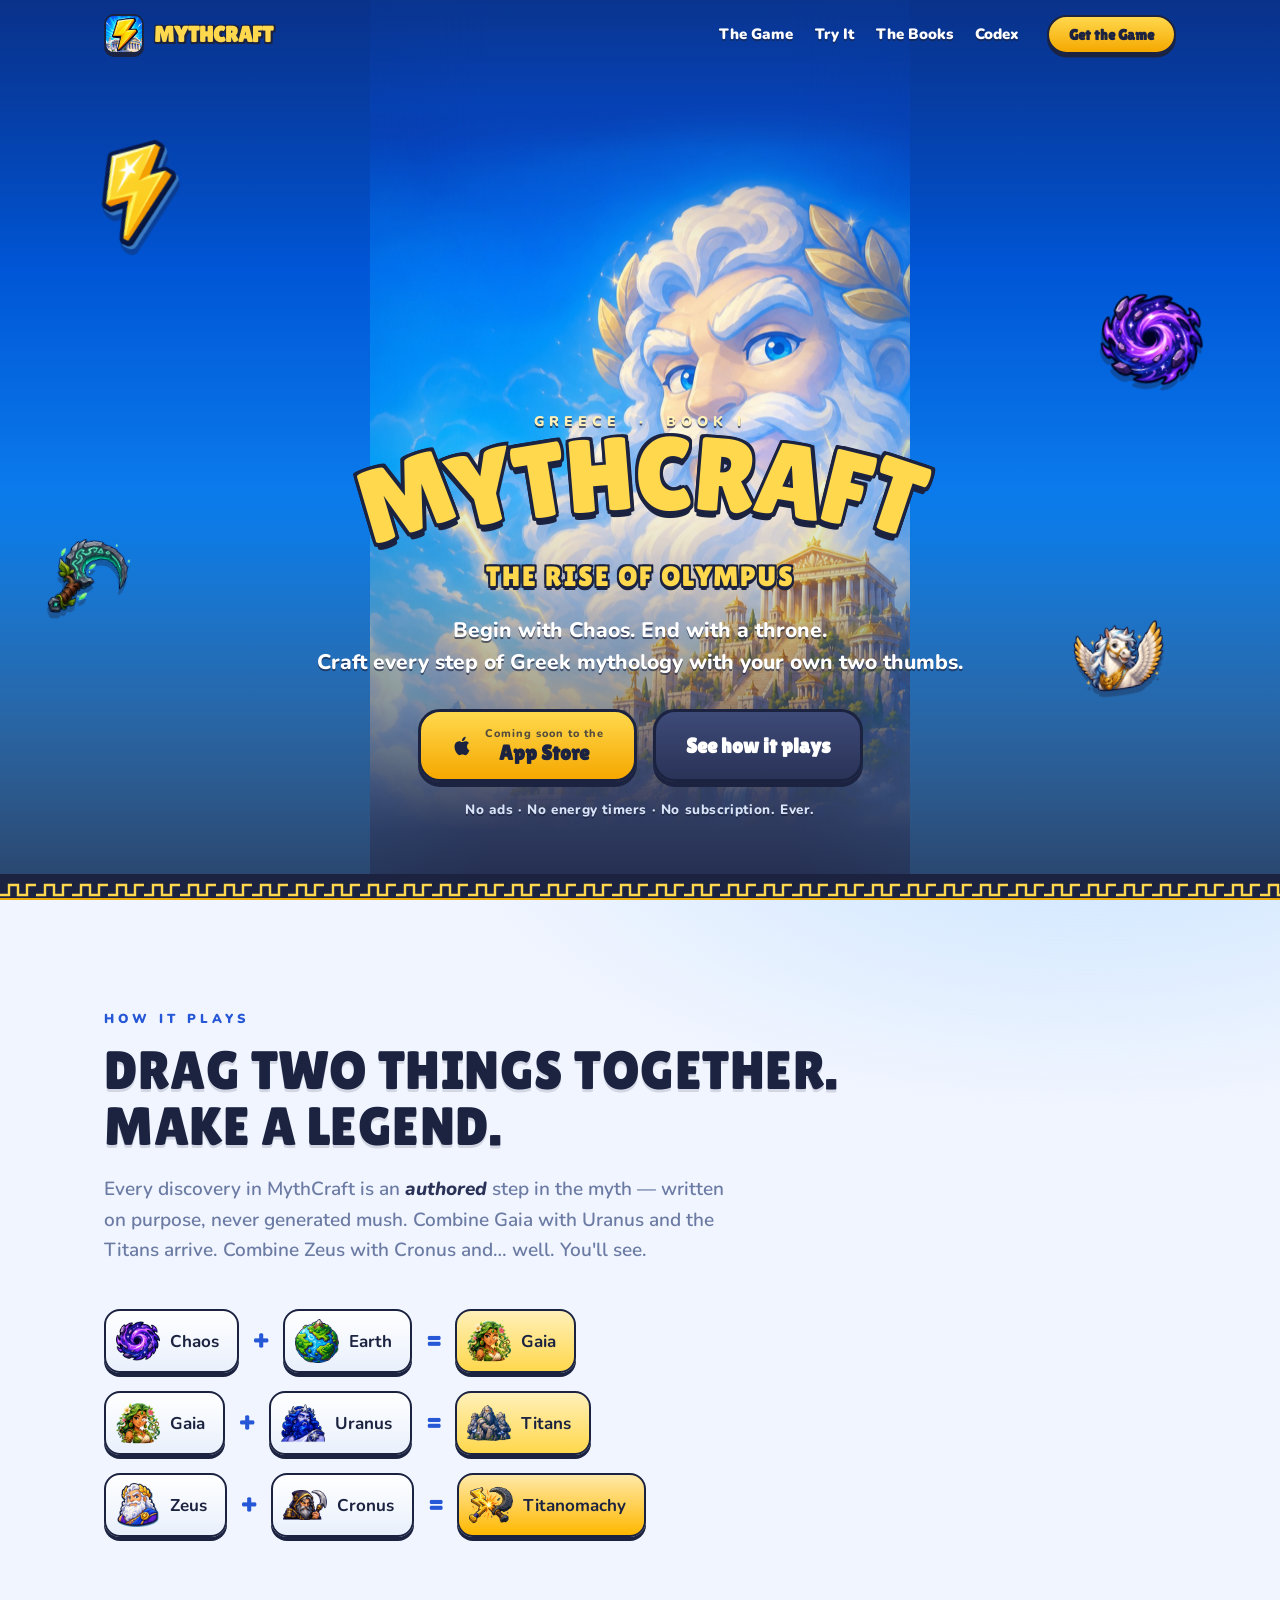
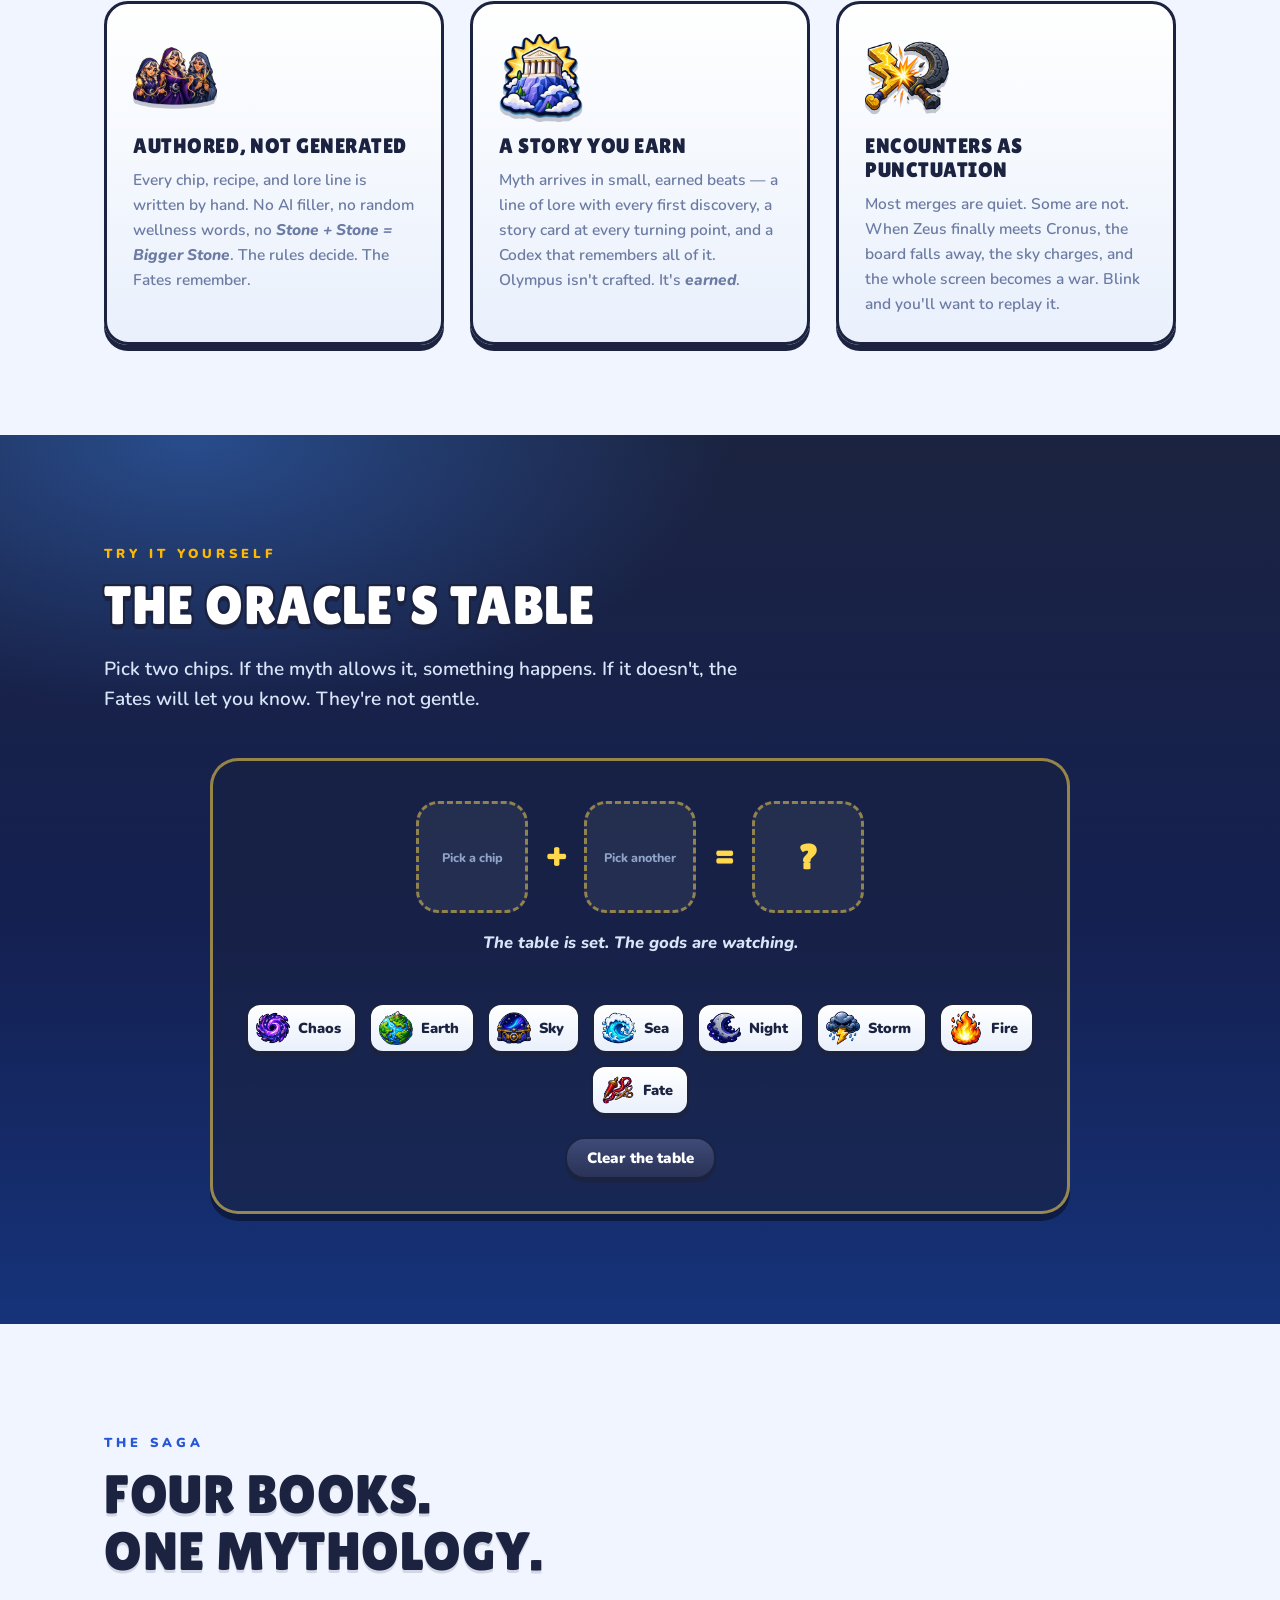
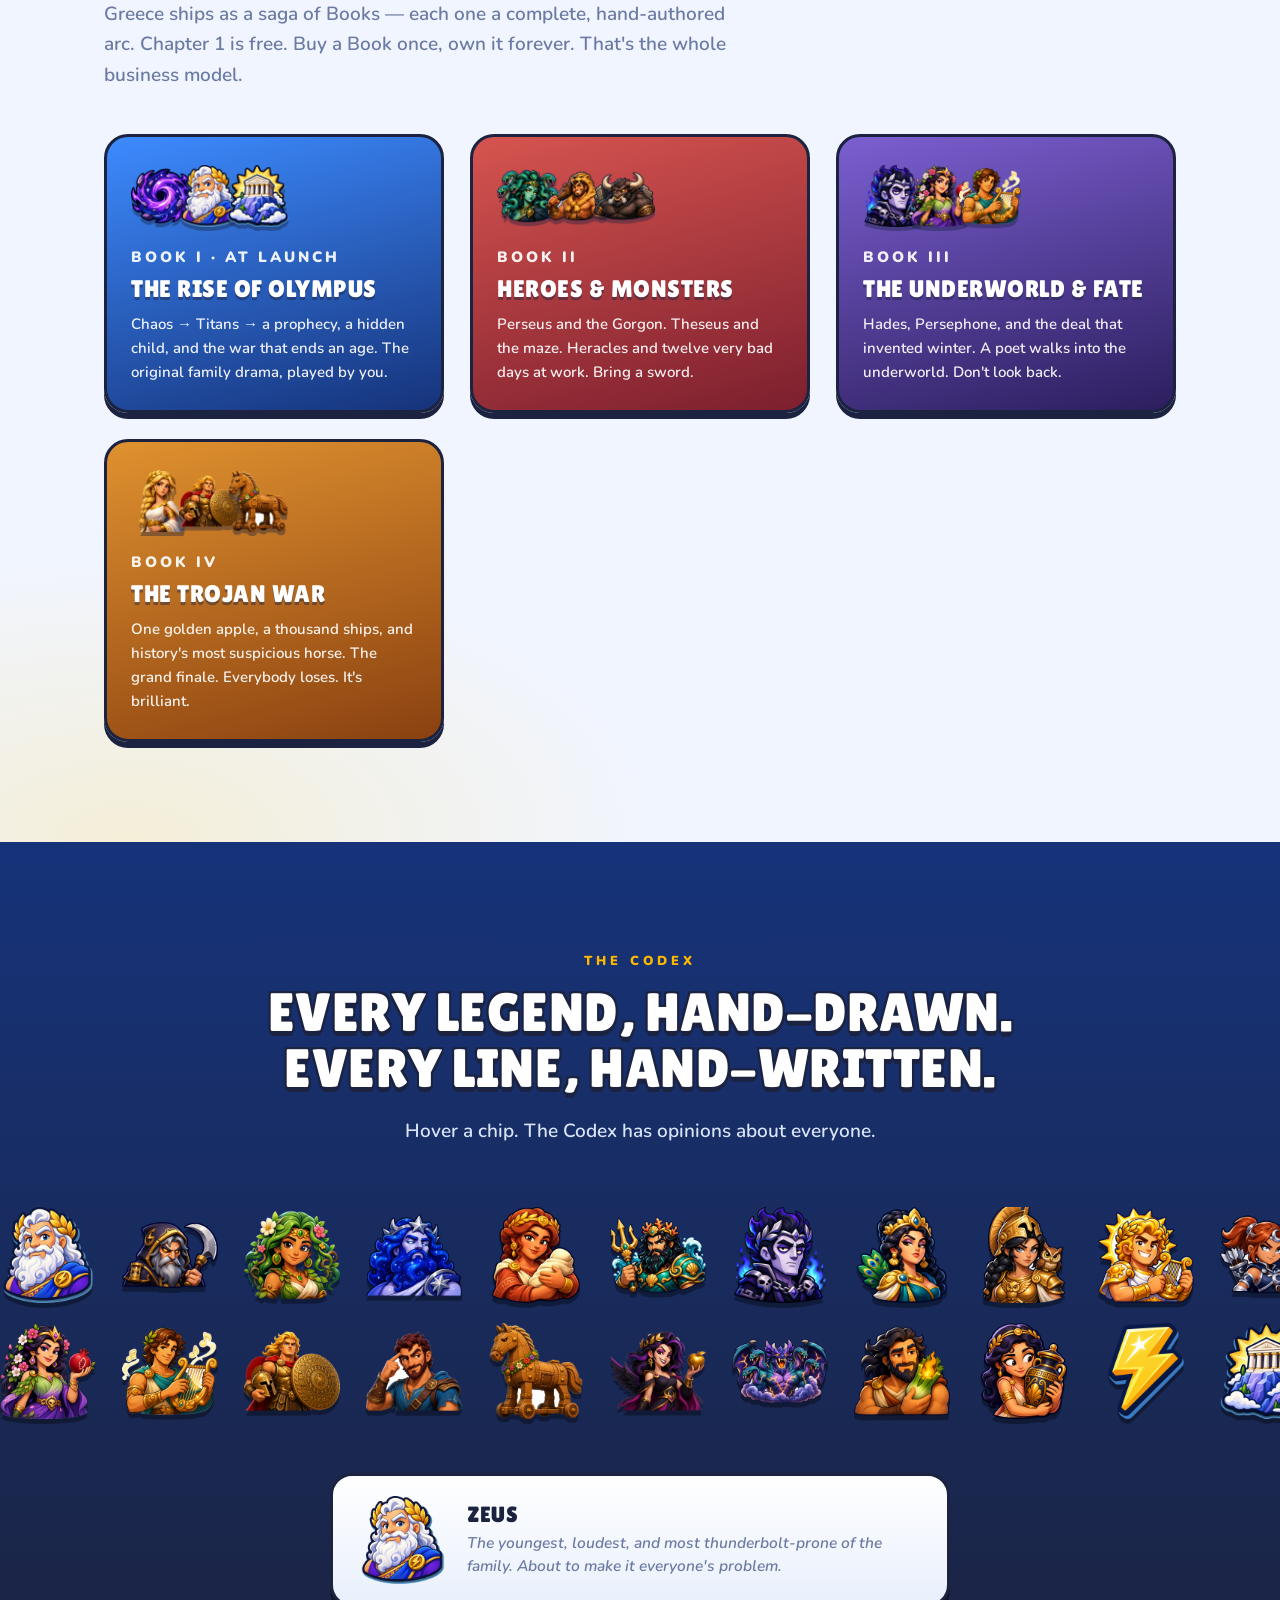
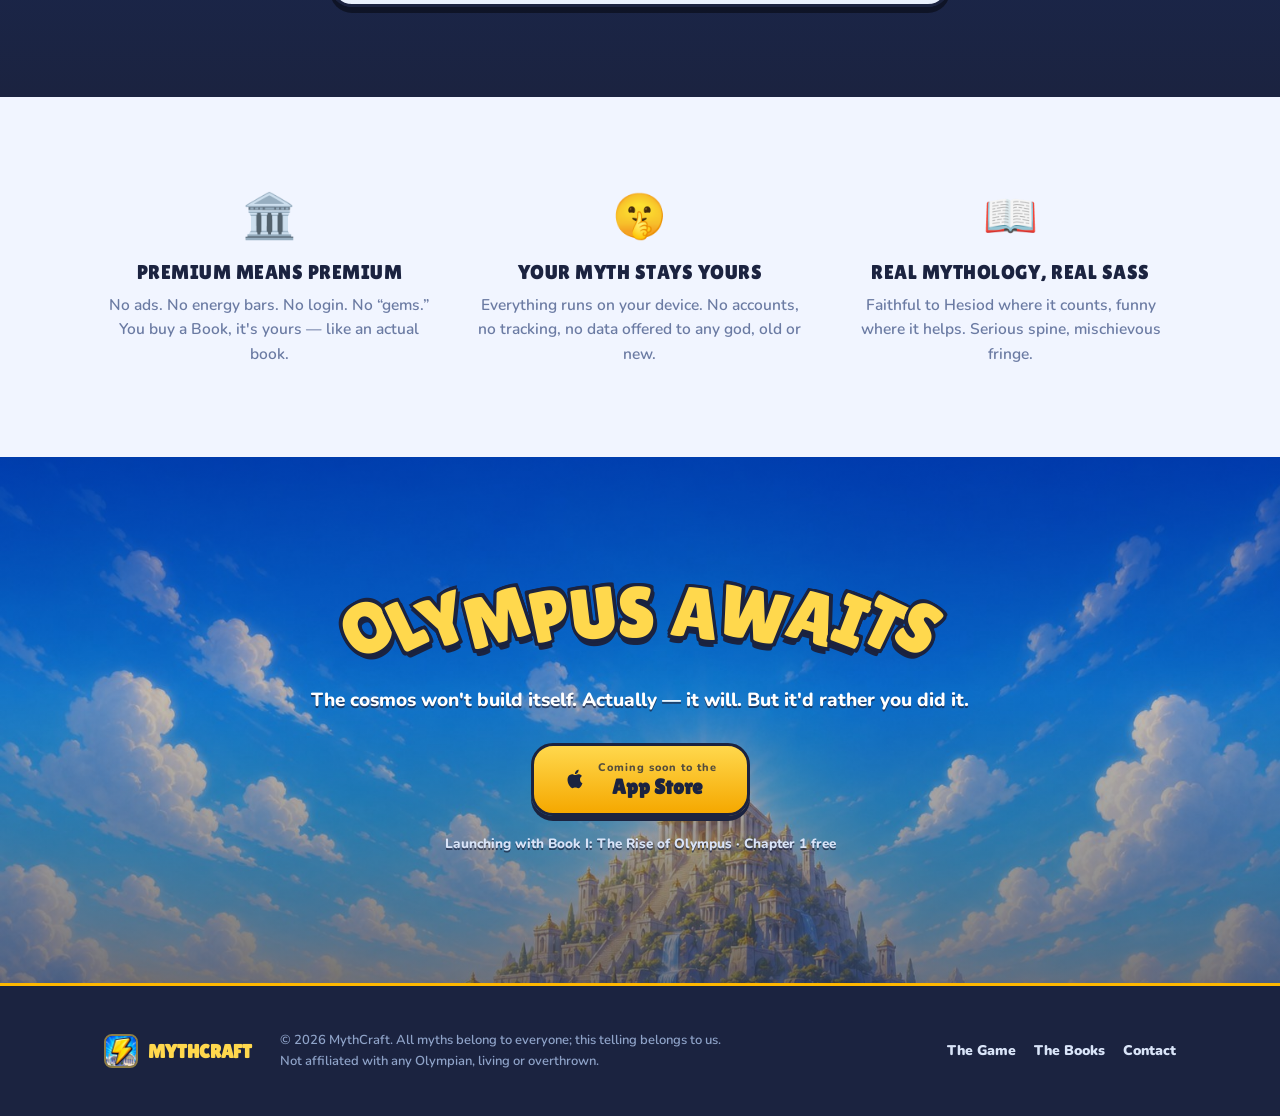
==== index.html @ 17a2cc5d "Add MythCraft landing page: Olympus Day theme, interactive Oracle demo, and App Store launch copy St" ====
<!DOCTYPE html>
<html lang="en">
<head>
  <meta charset="UTF-8" />
  <meta name="viewport" content="width=device-width, initial-scale=1.0" />
  <title>MythCraft — The Rise of Olympus | Craft Greek mythology, one legend at a time</title>
  <meta name="description" content="MythCraft is a premium iOS crafting game where you rebuild Greek mythology by hand — from Chaos to the throne of Olympus. No ads. No timers. Just myth." />
  <meta property="og:title" content="MythCraft — The Rise of Olympus" />
  <meta property="og:description" content="Begin with Chaos. End with a throne. A premium iOS crafting game where every discovery is a step in the myth." />
  <meta property="og:image" content="assets/art/title-hero.jpg" />
  <meta property="og:type" content="website" />
  <link rel="icon" type="image/png" href="assets/art/app-icon.png" />
  <link rel="preconnect" href="https://fonts.googleapis.com" />
  <link rel="preconnect" href="https://fonts.gstatic.com" crossorigin />
  <link href="https://fonts.googleapis.com/css2?family=Lilita+One&family=Nunito:wght@400;600;700;800;900&display=swap" rel="stylesheet" />
  <link rel="stylesheet" href="css/style.css" />
</head>
<body>

  <!-- ══════════════════ NAV ══════════════════ -->
  <header class="nav" id="nav">
    <div class="nav-inner">
      <a class="nav-logo" href="#top">
        <img src="assets/art/app-icon.png" alt="MythCraft icon" />
        <span>MYTHCRAFT</span>
      </a>
      <nav class="nav-links">
        <a href="#play">The Game</a>
        <a href="#oracle">Try It</a>
        <a href="#books">The Books</a>
        <a href="#codex">Codex</a>
      </nav>
      <a class="btn btn-gold btn-small" href="#get">Get the Game</a>
    </div>
  </header>

  <!-- ══════════════════ HERO ══════════════════ -->
  <section class="hero" id="top">
    <div class="hero-art" aria-hidden="true"></div>
    <div class="hero-scrim" aria-hidden="true"></div>

    <!-- floating chips -->
    <img class="float-chip fc-1" src="assets/chips/thunderbolt.png" alt="" aria-hidden="true" />
    <img class="float-chip fc-2" src="assets/chips/chaos.png" alt="" aria-hidden="true" />
    <img class="float-chip fc-3" src="assets/chips/sickle.png" alt="" aria-hidden="true" />
    <img class="float-chip fc-4" src="assets/chips/pegasus.png" alt="" aria-hidden="true" />

    <div class="hero-content">
      <p class="hero-eyebrow">GREECE &nbsp;·&nbsp; BOOK I</p>
      <h1 class="arc-title" data-arc>MYTHCRAFT</h1>
      <p class="hero-sub slab-text">THE RISE OF OLYMPUS</p>
      <p class="hero-tagline">
        Begin with Chaos. End with a throne.<br />
        Craft every step of Greek mythology with your own two thumbs.
      </p>
      <div class="hero-ctas">
        <a class="btn btn-gold btn-big" href="#get">
          <svg viewBox="0 0 24 24" width="22" height="22" fill="currentColor" aria-hidden="true"><path d="M18.71 19.5c-.83 1.24-1.71 2.45-3.05 2.47-1.34.03-1.77-.79-3.29-.79-1.53 0-2 .77-3.27.82-1.31.05-2.3-1.32-3.14-2.53C4.25 17 2.94 12.45 4.7 9.39c.87-1.52 2.43-2.48 4.12-2.51 1.28-.02 2.5.87 3.29.87.78 0 2.26-1.07 3.81-.91.65.03 2.47.26 3.64 1.98-.09.06-2.17 1.28-2.15 3.81.03 3.02 2.65 4.03 2.68 4.04-.03.07-.42 1.44-1.38 2.83M13 3.5c.73-.83 1.94-1.46 2.94-1.5.13 1.17-.34 2.35-1.04 3.19-.69.85-1.83 1.51-2.95 1.42-.15-1.15.41-2.35 1.05-3.11z"/></svg>
          <span><small>Coming soon to the</small>App&nbsp;Store</span>
        </a>
        <a class="btn btn-ghost btn-big" href="#play">See how it plays</a>
      </div>
      <p class="hero-fineprint">No ads · No energy timers · No subscription. Ever.</p>
    </div>

    <div class="hero-wave" aria-hidden="true"></div>
  </section>

  <!-- ══════════════════ THE PITCH ══════════════════ -->
  <section class="pitch" id="play">
    <div class="container">
      <p class="section-eyebrow">HOW IT PLAYS</p>
      <h2 class="section-title slab-text">DRAG TWO THINGS TOGETHER.<br />MAKE A LEGEND.</h2>
      <p class="section-lede">
        Every discovery in MythCraft is an <em>authored</em> step in the myth — written on
        purpose, never generated mush. Combine Gaia with Uranus and the Titans arrive.
        Combine Zeus with Cronus and… well. You'll see.
      </p>

      <div class="combine-strip" aria-hidden="true">
        <div class="combine-row" data-reveal>
          <span class="mini-chip"><img src="assets/chips/chaos.png" alt="" /><b>Chaos</b></span>
          <span class="combine-plus">+</span>
          <span class="mini-chip"><img src="assets/chips/earth.png" alt="" /><b>Earth</b></span>
          <span class="combine-eq">=</span>
          <span class="mini-chip is-result"><img src="assets/chips/gaia.png" alt="" /><b>Gaia</b></span>
        </div>
        <div class="combine-row" data-reveal>
          <span class="mini-chip"><img src="assets/chips/gaia.png" alt="" /><b>Gaia</b></span>
          <span class="combine-plus">+</span>
          <span class="mini-chip"><img src="assets/chips/uranus.png" alt="" /><b>Uranus</b></span>
          <span class="combine-eq">=</span>
          <span class="mini-chip is-result"><img src="assets/chips/titans.png" alt="" /><b>Titans</b></span>
        </div>
        <div class="combine-row" data-reveal>
          <span class="mini-chip"><img src="assets/chips/zeus.png" alt="" /><b>Zeus</b></span>
          <span class="combine-plus">+</span>
          <span class="mini-chip"><img src="assets/chips/cronus.png" alt="" /><b>Cronus</b></span>
          <span class="combine-eq">=</span>
          <span class="mini-chip is-result is-pivotal"><img src="assets/chips/titanomachy.png" alt="" /><b>Titanomachy</b></span>
        </div>
      </div>

      <div class="feature-grid">
        <article class="feature-card" data-reveal>
          <img class="feature-chip" src="assets/chips/moirai.png" alt="The Fates" />
          <h3 class="slab-text">AUTHORED, NOT GENERATED</h3>
          <p>
            Every chip, recipe, and lore line is written by hand. No AI filler, no random
            wellness words, no <em>Stone + Stone = Bigger Stone</em>. The rules decide.
            The Fates remember.
          </p>
        </article>
        <article class="feature-card" data-reveal>
          <img class="feature-chip" src="assets/chips/olympus.png" alt="Olympus" />
          <h3 class="slab-text">A STORY YOU EARN</h3>
          <p>
            Myth arrives in small, earned beats — a line of lore with every first discovery,
            a story card at every turning point, and a Codex that remembers all of it.
            Olympus isn't crafted. It's <em>earned</em>.
          </p>
        </article>
        <article class="feature-card" data-reveal>
          <img class="feature-chip" src="assets/chips/titanomachy.png" alt="Titanomachy" />
          <h3 class="slab-text">ENCOUNTERS AS PUNCTUATION</h3>
          <p>
            Most merges are quiet. Some are not. When Zeus finally meets Cronus, the board
            falls away, the sky charges, and the whole screen becomes a war. Blink and
            you'll want to replay it.
          </p>
        </article>
      </div>
    </div>
  </section>

  <!-- ══════════════════ ORACLE DEMO ══════════════════ -->
  <section class="oracle" id="oracle">
    <div class="container">
      <p class="section-eyebrow gold">TRY IT YOURSELF</p>
      <h2 class="section-title slab-text light">THE ORACLE'S TABLE</h2>
      <p class="section-lede light">
        Pick two chips. If the myth allows it, something happens.
        If it doesn't, the Fates will let you know. They're not gentle.
      </p>

      <div class="oracle-board" data-reveal>
        <div class="oracle-slots">
          <div class="oracle-slot" id="slot-a"><span class="slot-hint">Pick a chip</span></div>
          <div class="oracle-plus">+</div>
          <div class="oracle-slot" id="slot-b"><span class="slot-hint">Pick another</span></div>
          <div class="oracle-eq">=</div>
          <div class="oracle-result" id="oracle-result"><span class="slot-hint">?</span></div>
        </div>
        <p class="oracle-verdict" id="oracle-verdict">The table is set. The gods are watching.</p>
        <div class="oracle-rack" id="oracle-rack"></div>
        <button class="btn btn-ghost btn-small oracle-reset" id="oracle-reset" type="button">Clear the table</button>
      </div>
    </div>

    <!-- Titanomachy flash overlay -->
    <div class="clash-overlay" id="clash-overlay" aria-hidden="true">
      <img class="clash-left" src="assets/chips/zeus.png" alt="" />
      <img class="clash-right" src="assets/chips/cronus.png" alt="" />
      <div class="clash-flash"></div>
      <div class="clash-title slab-text">TITANOMACHY</div>
    </div>
  </section>

  <!-- ══════════════════ THE BOOKS ══════════════════ -->
  <section class="books" id="books">
    <div class="container">
      <p class="section-eyebrow">THE SAGA</p>
      <h2 class="section-title slab-text">FOUR BOOKS.<br />ONE MYTHOLOGY.</h2>
      <p class="section-lede">
        Greece ships as a saga of Books — each one a complete, hand-authored arc.
        Chapter 1 is free. Buy a Book once, own it forever. That's the whole business model.
      </p>

      <div class="book-grid">
        <article class="book-card book-1" data-reveal>
          <div class="book-chips">
            <img src="assets/chips/chaos.png" alt="" />
            <img src="assets/chips/zeus.png" alt="" />
            <img src="assets/chips/olympus.png" alt="" />
          </div>
          <p class="book-number">BOOK I · AT LAUNCH</p>
          <h3 class="slab-text">THE RISE OF OLYMPUS</h3>
          <p>
            Chaos → Titans → a prophecy, a hidden child, and the war that ends an age.
            The original family drama, played by you.
          </p>
        </article>
        <article class="book-card book-2" data-reveal>
          <div class="book-chips">
            <img src="assets/chips/medusa.png" alt="" />
            <img src="assets/chips/heracles.png" alt="" />
            <img src="assets/chips/minotaur.png" alt="" />
          </div>
          <p class="book-number">BOOK II</p>
          <h3 class="slab-text">HEROES &amp; MONSTERS</h3>
          <p>
            Perseus and the Gorgon. Theseus and the maze. Heracles and twelve very bad
            days at work. Bring a sword.
          </p>
        </article>
        <article class="book-card book-3" data-reveal>
          <div class="book-chips">
            <img src="assets/chips/hades.png" alt="" />
            <img src="assets/chips/persephone.png" alt="" />
            <img src="assets/chips/orpheus.png" alt="" />
          </div>
          <p class="book-number">BOOK III</p>
          <h3 class="slab-text">THE UNDERWORLD &amp; FATE</h3>
          <p>
            Hades, Persephone, and the deal that invented winter. A poet walks into the
            underworld. Don't look back.
          </p>
        </article>
        <article class="book-card book-4" data-reveal>
          <div class="book-chips">
            <img src="assets/chips/helen.png" alt="" />
            <img src="assets/chips/achilles.png" alt="" />
            <img src="assets/chips/wooden-horse.png" alt="" />
          </div>
          <p class="book-number">BOOK IV</p>
          <h3 class="slab-text">THE TROJAN WAR</h3>
          <p>
            One golden apple, a thousand ships, and history's most suspicious horse.
            The grand finale. Everybody loses. It's brilliant.
          </p>
        </article>
      </div>
    </div>
  </section>

  <!-- ══════════════════ CODEX MARQUEE ══════════════════ -->
  <section class="codex" id="codex">
    <p class="section-eyebrow gold centered">THE CODEX</p>
    <h2 class="section-title slab-text light centered">EVERY LEGEND, HAND-DRAWN.<br />EVERY LINE, HAND-WRITTEN.</h2>
    <p class="section-lede light centered">Hover a chip. The Codex has opinions about everyone.</p>

    <div class="marquee" id="marquee-1"></div>
    <div class="marquee marquee-reverse" id="marquee-2"></div>

    <div class="codex-card" id="codex-card" aria-live="polite">
      <img id="codex-card-img" src="assets/chips/zeus.png" alt="" />
      <div>
        <h4 class="slab-text" id="codex-card-name">ZEUS</h4>
        <p id="codex-card-lore">The youngest, loudest, and most thunderbolt-prone of the family. About to make it everyone's problem.</p>
      </div>
    </div>
  </section>

  <!-- ══════════════════ PROMISES ══════════════════ -->
  <section class="promises">
    <div class="container promises-grid">
      <div class="promise" data-reveal>
        <span class="promise-icon">🏛️</span>
        <h3 class="slab-text">PREMIUM MEANS PREMIUM</h3>
        <p>No ads. No energy bars. No login. No “gems.” You buy a Book, it's yours — like an actual book.</p>
      </div>
      <div class="promise" data-reveal>
        <span class="promise-icon">🤫</span>
        <h3 class="slab-text">YOUR MYTH STAYS YOURS</h3>
        <p>Everything runs on your device. No accounts, no tracking, no data offered to any god, old or new.</p>
      </div>
      <div class="promise" data-reveal>
        <span class="promise-icon">📖</span>
        <h3 class="slab-text">REAL MYTHOLOGY, REAL SASS</h3>
        <p>Faithful to Hesiod where it counts, funny where it helps. Serious spine, mischievous fringe.</p>
      </div>
    </div>
  </section>

  <!-- ══════════════════ FINAL CTA ══════════════════ -->
  <section class="finale" id="get">
    <div class="finale-art" aria-hidden="true"></div>
    <div class="finale-content">
      <h2 class="arc-title arc-small" data-arc>OLYMPUS AWAITS</h2>
      <p class="finale-copy">
        The cosmos won't build itself. Actually — it will. But it'd rather you did it.
      </p>
      <a class="btn btn-gold btn-big" href="#top">
        <svg viewBox="0 0 24 24" width="22" height="22" fill="currentColor" aria-hidden="true"><path d="M18.71 19.5c-.83 1.24-1.71 2.45-3.05 2.47-1.34.03-1.77-.79-3.29-.79-1.53 0-2 .77-3.27.82-1.31.05-2.3-1.32-3.14-2.53C4.25 17 2.94 12.45 4.7 9.39c.87-1.52 2.43-2.48 4.12-2.51 1.28-.02 2.5.87 3.29.87.78 0 2.26-1.07 3.81-.91.65.03 2.47.26 3.64 1.98-.09.06-2.17 1.28-2.15 3.81.03 3.02 2.65 4.03 2.68 4.04-.03.07-.42 1.44-1.38 2.83M13 3.5c.73-.83 1.94-1.46 2.94-1.5.13 1.17-.34 2.35-1.04 3.19-.69.85-1.83 1.51-2.95 1.42-.15-1.15.41-2.35 1.05-3.11z"/></svg>
        <span><small>Coming soon to the</small>App&nbsp;Store</span>
      </a>
      <p class="finale-note">Launching with Book I: The Rise of Olympus · Chapter 1 free</p>
    </div>
  </section>

  <!-- ══════════════════ FOOTER ══════════════════ -->
  <footer class="footer">
    <div class="container footer-inner">
      <div class="footer-brand">
        <img src="assets/art/app-icon.png" alt="MythCraft icon" />
        <span>MYTHCRAFT</span>
      </div>
      <p class="footer-legal">
        © 2026 MythCraft. All myths belong to everyone; this telling belongs to us.<br />
        Not affiliated with any Olympian, living or overthrown.
      </p>
      <nav class="footer-links">
        <a href="#play">The Game</a>
        <a href="#books">The Books</a>
        <a href="mailto:hello@mythcraft.game">Contact</a>
      </nav>
    </div>
  </footer>

  <script src="js/main.js"></script>
</body>
</html>
---- css/style.css ----
/* ═══════════════════════════════════════════════════════════════
   MythCraft — landing page
   "Olympus Day" theme, ported 1:1 from the app's Theme.swift:
   Aegean sky blues · ink-navy outlines · hard slab shadows ·
   sun-gold CTAs · Lilita One display / Nunito body.
   Sticker rules: outlines always ink, shadows are hard slabs
   (zero blur), gold = meaning not wallpaper.
   ═══════════════════════════════════════════════════════════════ */

:root {
  /* Palette — mirrors Myth.* tokens in the app */
  --aegean-900: #16337a;
  --aegean-700: #2557d6;
  --aegean-500: #3d8bff;
  --aegean-300: #7cc4ff;
  --sky-top:    #8fd0ff;

  --ink-900: #1b2340;
  --ink-700: #2a3357;
  --ink-500: #3e4a78;

  --marble-100: #ffffff;
  --marble-300: #f1f5ff;
  --marble-500: #d9e4f8;

  --sun-500: #ffb800;
  --sun-300: #ffd84d;
  --sun-100: #fff0b8;

  --coral:  #ff4f5e;
  --purple: #a855f7;
  --bolt:   #3be0ff;
  --laurel: #58cc02;
  --steel:  #8fa3c8;

  --text-ink:     var(--ink-900);
  --text-ink-2nd: #6b7ba3;

  --font-display: "Lilita One", "Arial Black", sans-serif;
  --font-body: "Nunito", -apple-system, sans-serif;

  --container: 1120px;
}

* { margin: 0; padding: 0; box-sizing: border-box; }

html { scroll-behavior: smooth; }

body {
  font-family: var(--font-body);
  font-weight: 600;
  color: var(--text-ink);
  background: var(--marble-300);
  overflow-x: hidden;
}

img { display: block; max-width: 100%; }

.container {
  max-width: var(--container);
  margin: 0 auto;
  padding: 0 24px;
}

/* ─────────────── Type treatments ─────────────── */

.slab-text {
  font-family: var(--font-display);
  font-weight: 400;
  letter-spacing: 0.5px;
  -webkit-text-stroke: 0;
}

.section-eyebrow {
  font-family: var(--font-body);
  font-weight: 900;
  font-size: 13px;
  letter-spacing: 4px;
  color: var(--aegean-700);
  margin-bottom: 14px;
}
.section-eyebrow.gold { color: var(--sun-500); }
.section-eyebrow.centered { text-align: center; }

.section-title {
  font-size: clamp(34px, 5vw, 54px);
  line-height: 1.04;
  color: var(--ink-900);
  text-shadow: 0 3px 0 rgba(27, 35, 64, 0.14);
  margin-bottom: 20px;
}
.section-title.light {
  color: var(--marble-100);
  text-shadow:
    -2px -2px 0 var(--ink-900), 2px -2px 0 var(--ink-900),
    -2px  2px 0 var(--ink-900), 2px  2px 0 var(--ink-900),
    0 5px 0 var(--ink-900);
}
.section-title.centered { text-align: center; }

.section-lede {
  font-size: 19px;
  line-height: 1.6;
  color: var(--text-ink-2nd);
  max-width: 640px;
  margin-bottom: 44px;
}
.section-lede.light { color: var(--marble-500); }
.section-lede.centered { margin-left: auto; margin-right: auto; text-align: center; }
.section-lede em { font-style: italic; font-weight: 800; color: var(--ink-700); }
.section-lede.light em { color: var(--sun-300); }

/* Arc title — the box-art logotype curve, per-glyph rotation set by JS */
.arc-title {
  font-family: var(--font-display);
  font-weight: 400;
  font-size: clamp(52px, 9vw, 104px);
  color: var(--sun-300);
  display: flex;
  justify-content: center;
  user-select: none;
}
.arc-title span {
  display: inline-block;
  text-shadow:
    -3px -3px 0 var(--ink-900), 3px -3px 0 var(--ink-900),
    -3px  3px 0 var(--ink-900), 3px  3px 0 var(--ink-900),
    -3px  0   0 var(--ink-900), 3px  0   0 var(--ink-900),
     0   -3px 0 var(--ink-900), 0    3px 0 var(--ink-900),
     0    7px 0 var(--ink-900);
}
.arc-title.arc-small { font-size: clamp(38px, 6vw, 72px); }

/* ─────────────── Buttons — sticker construction ─────────────── */

.btn {
  display: inline-flex;
  align-items: center;
  gap: 12px;
  font-family: var(--font-display);
  text-decoration: none;
  border-radius: 20px;
  border: 3px solid var(--ink-900);
  box-shadow: 0 5px 0 var(--ink-900);
  transition: transform 0.15s ease, box-shadow 0.15s ease;
  cursor: pointer;
  white-space: nowrap;
}
.btn:hover { transform: translateY(-2px); box-shadow: 0 7px 0 var(--ink-900); }
.btn:active { transform: translateY(3px); box-shadow: 0 2px 0 var(--ink-900); }

.btn-gold {
  background: linear-gradient(180deg, var(--sun-300), #f5a800);
  color: var(--ink-900);
}
.btn-ghost {
  background: linear-gradient(180deg, var(--ink-500), var(--ink-700));
  color: var(--marble-100);
}

.btn-big {
  font-size: 21px;
  padding: 14px 30px;
  border-radius: 22px;
}
.btn-big small {
  display: block;
  font-family: var(--font-body);
  font-weight: 800;
  font-size: 11px;
  letter-spacing: 1px;
  opacity: 0.75;
}
.btn-small {
  font-size: 15px;
  padding: 9px 20px;
  border-width: 2.5px;
  box-shadow: 0 3.5px 0 var(--ink-900);
}

/* ─────────────── Nav ─────────────── */

.nav {
  position: fixed;
  inset: 0 0 auto 0;
  z-index: 100;
  padding: 14px 0;
  transition: background 0.3s ease, box-shadow 0.3s ease;
}
.nav.scrolled {
  background: rgba(27, 35, 64, 0.92);
  backdrop-filter: blur(12px);
  box-shadow: 0 3px 0 rgba(255, 216, 77, 0.35);
}
.nav-inner {
  max-width: var(--container);
  margin: 0 auto;
  padding: 0 24px;
  display: flex;
  align-items: center;
  gap: 28px;
}
.nav-logo {
  display: flex;
  align-items: center;
  gap: 10px;
  text-decoration: none;
  font-family: var(--font-display);
  font-size: 22px;
  color: var(--sun-300);
  text-shadow:
    -1.5px -1.5px 0 var(--ink-900), 1.5px -1.5px 0 var(--ink-900),
    -1.5px  1.5px 0 var(--ink-900), 1.5px  1.5px 0 var(--ink-900);
}
.nav-logo img {
  width: 40px;
  height: 40px;
  border-radius: 10px;
  border: 2.5px solid var(--ink-900);
  box-shadow: 0 3px 0 var(--ink-900);
}
.nav-links {
  display: flex;
  gap: 22px;
  margin-left: auto;
}
.nav-links a {
  font-weight: 900;
  font-size: 15px;
  text-decoration: none;
  color: var(--marble-100);
  text-shadow: 0 1.5px 0 rgba(27, 35, 64, 0.6);
  transition: color 0.15s ease;
}
.nav-links a:hover { color: var(--sun-300); }

/* ─────────────── Hero ─────────────── */

.hero {
  position: relative;
  min-height: 100svh;
  display: flex;
  align-items: flex-end;
  justify-content: center;
  overflow: hidden;
}
.hero-art {
  position: absolute;
  inset: 0;
  background: url("../assets/art/title-hero.jpg") center 20% / cover no-repeat;
}
/* Wide screens: the portrait key art can't cover, blend it into a matching sky
   and feather the art's vertical edges so there's no hard seam. */
@media (min-aspect-ratio: 4/5) {
  /* Gradient matched to the painting's own sky column so the feathered
     edges dissolve invisibly (sampled: #003ab2 → #0067ea → #29adf8). */
  .hero-art {
    background: linear-gradient(180deg, #003ab2 0%, #0056d6 30%, #0d82f0 60%, #57aef5 100%);
  }
  .hero-art::after {
    content: "";
    position: absolute;
    inset: 0;
    background: url("../assets/art/title-hero.jpg") center 24% / auto 130% no-repeat;
    -webkit-mask-image: linear-gradient(90deg, transparent 2%, #000 38%, #000 62%, transparent 98%);
    mask-image: linear-gradient(90deg, transparent 2%, #000 38%, #000 62%, transparent 98%);
  }
}
.hero-scrim {
  position: absolute;
  inset: 0;
  background: linear-gradient(
    180deg,
    rgba(27, 35, 64, 0.35) 0%,
    transparent 30%,
    transparent 55%,
    rgba(27, 35, 64, 0.78) 100%
  );
}

.float-chip {
  position: absolute;
  width: clamp(64px, 8vw, 116px);
  filter: drop-shadow(0 6px 0 rgba(27, 35, 64, 0.35));
  animation: bob 5s ease-in-out infinite;
  z-index: 2;
}
.fc-1 { top: 16%; left: 7%; animation-delay: 0s; rotate: -12deg; }
.fc-2 { top: 32%; right: 6%; animation-delay: -1.6s; rotate: 10deg; }
.fc-3 { top: 60%; left: 4%; animation-delay: -3.1s; rotate: 8deg; width: clamp(52px, 6vw, 90px); }
.fc-4 { top: 68%; right: 9%; animation-delay: -2.2s; rotate: -8deg; width: clamp(56px, 7vw, 100px); }

@keyframes bob {
  0%, 100% { transform: translateY(0); }
  50% { transform: translateY(-16px); }
}

.hero-content {
  position: relative;
  z-index: 3;
  text-align: center;
  padding: 0 24px 9svh;
  max-width: 780px;
}
.hero-eyebrow {
  font-weight: 900;
  font-size: 14px;
  letter-spacing: 5px;
  color: var(--sun-100);
  text-shadow: 0 2px 0 rgba(27, 35, 64, 0.7);
  margin-bottom: 6px;
}
.hero-sub {
  font-size: clamp(19px, 2.6vw, 28px);
  color: var(--sun-300);
  letter-spacing: 2px;
  text-shadow:
    -2px -2px 0 var(--ink-900), 2px -2px 0 var(--ink-900),
    -2px  2px 0 var(--ink-900), 2px  2px 0 var(--ink-900),
    0 4px 0 var(--ink-900);
  margin: 4px 0 22px;
}
.hero-tagline {
  font-size: clamp(17px, 2vw, 21px);
  font-weight: 800;
  line-height: 1.55;
  color: var(--marble-100);
  text-shadow: 0 2px 0 rgba(27, 35, 64, 0.65);
  margin-bottom: 30px;
}
.hero-ctas {
  display: flex;
  gap: 16px;
  justify-content: center;
  flex-wrap: wrap;
  margin-bottom: 18px;
}
.hero-fineprint {
  font-size: 13.5px;
  font-weight: 800;
  letter-spacing: 0.6px;
  color: var(--marble-500);
  text-shadow: 0 1.5px 0 rgba(27, 35, 64, 0.7);
}

/* Greek-key band closing the hero — the app's GreekKeyBand cornice */
.hero-wave {
  position: absolute;
  bottom: 0; left: 0; right: 0;
  height: 26px;
  z-index: 4;
  background-color: var(--ink-900);
  background-image: url("data:image/svg+xml,%3Csvg xmlns='http://www.w3.org/2000/svg' width='36' height='26' viewBox='0 0 36 26'%3E%3Cpath d='M0 18 h9 v-10 h9 v10 h9 v-10 h9' fill='none' stroke='%23ffd84d' stroke-width='2.4' stroke-linecap='round'/%3E%3C/svg%3E");
  background-repeat: repeat-x;
  border-top: 3px solid var(--ink-900);
  box-shadow: inset 0 -2px 0 rgba(255, 184, 0, 0.9);
}

/* ─────────────── Pitch section ─────────────── */

.pitch {
  padding: 110px 0 90px;
  background:
    radial-gradient(1000px 500px at 85% -10%, rgba(124, 196, 255, 0.35), transparent 65%),
    var(--marble-300);
}

.combine-strip {
  display: flex;
  flex-direction: column;
  gap: 18px;
  margin: 0 0 64px;
}
.combine-row {
  display: flex;
  align-items: center;
  gap: 14px;
  flex-wrap: wrap;
}
.mini-chip {
  display: inline-flex;
  align-items: center;
  gap: 10px;
  background: linear-gradient(180deg, var(--marble-100), #e9f0fc);
  border: 2.5px solid var(--ink-900);
  border-radius: 16px;
  box-shadow: 0 4px 0 var(--ink-900);
  padding: 8px 18px 8px 10px;
  font-weight: 900;
  font-size: 17px;
}
.mini-chip img { width: 44px; height: 44px; }
.mini-chip.is-result {
  background: linear-gradient(180deg, var(--sun-100), var(--sun-300));
}
.mini-chip.is-pivotal {
  background: linear-gradient(180deg, #ffe9a8, var(--sun-500));
  animation: pivotal-pulse 2.2s ease-in-out infinite;
}
@keyframes pivotal-pulse {
  0%, 100% { box-shadow: 0 4px 0 var(--ink-900), 0 0 0 0 rgba(255, 184, 0, 0.55); }
  50% { box-shadow: 0 4px 0 var(--ink-900), 0 0 0 12px rgba(255, 184, 0, 0); }
}
.combine-plus, .combine-eq {
  font-family: var(--font-display);
  font-size: 26px;
  color: var(--aegean-700);
}

.feature-grid {
  display: grid;
  grid-template-columns: repeat(auto-fit, minmax(280px, 1fr));
  gap: 26px;
}
.feature-card {
  background: linear-gradient(180deg, var(--marble-100), #e9f0fc);
  border: 3px solid var(--ink-900);
  border-radius: 24px;
  box-shadow: 0 6px 0 var(--ink-900);
  padding: 30px 26px 26px;
  transition: transform 0.2s ease, box-shadow 0.2s ease;
}
.feature-card:hover {
  transform: translateY(-4px);
  box-shadow: 0 10px 0 var(--ink-900);
}
.feature-chip {
  width: 84px;
  height: 84px;
  margin-bottom: 16px;
  filter: drop-shadow(0 4px 0 rgba(27, 35, 64, 0.25));
}
.feature-card h3 {
  font-size: 21px;
  color: var(--ink-900);
  margin-bottom: 10px;
}
.feature-card p {
  font-size: 15.5px;
  line-height: 1.6;
  color: var(--text-ink-2nd);
}
.feature-card em { font-style: italic; font-weight: 800; }

/* ─────────────── Oracle demo ─────────────── */

.oracle {
  position: relative;
  padding: 110px 0;
  background:
    radial-gradient(900px 460px at 15% 0%, rgba(61, 139, 255, 0.4), transparent 60%),
    linear-gradient(180deg, var(--ink-900), #142051 55%, var(--aegean-900));
  overflow: hidden;
}

.oracle-board {
  background: rgba(27, 35, 64, 0.55);
  border: 3px solid rgba(255, 216, 77, 0.55);
  border-radius: 28px;
  box-shadow: 0 7px 0 rgba(0, 0, 0, 0.4);
  padding: 40px 32px 32px;
  max-width: 860px;
  margin: 0 auto;
  text-align: center;
}

.oracle-slots {
  display: flex;
  align-items: center;
  justify-content: center;
  gap: 18px;
  flex-wrap: wrap;
  margin-bottom: 18px;
}
.oracle-slot, .oracle-result {
  width: 112px;
  height: 112px;
  border-radius: 22px;
  border: 3px dashed rgba(255, 216, 77, 0.5);
  background: rgba(255, 255, 255, 0.06);
  display: flex;
  flex-direction: column;
  align-items: center;
  justify-content: center;
  gap: 4px;
  transition: border-color 0.2s ease, background 0.2s ease;
}
.oracle-slot.filled, .oracle-result.filled {
  border-style: solid;
  border-color: var(--sun-300);
  background: rgba(255, 216, 77, 0.12);
}
.oracle-result.blocked {
  border-color: var(--coral);
  background: rgba(255, 79, 94, 0.12);
}
.oracle-slot img, .oracle-result img { width: 74px; height: 74px; }
.oracle-slot b, .oracle-result b {
  font-size: 12px;
  font-weight: 900;
  color: var(--marble-100);
}
.slot-hint {
  font-size: 12.5px;
  font-weight: 800;
  color: var(--steel);
  padding: 0 8px;
}
.oracle-result .slot-hint { font-family: var(--font-display); font-size: 34px; color: var(--sun-300); }
.oracle-plus, .oracle-eq {
  font-family: var(--font-display);
  font-size: 34px;
  color: var(--sun-300);
  text-shadow: 0 3px 0 var(--ink-900);
}

.oracle-verdict {
  min-height: 48px;
  font-size: 16.5px;
  font-weight: 800;
  font-style: italic;
  color: var(--marble-500);
  max-width: 560px;
  margin: 0 auto 24px;
  line-height: 1.5;
}
.oracle-verdict.success { color: var(--sun-300); }
.oracle-verdict.blocked { color: #ff8d97; }

.oracle-rack {
  display: flex;
  flex-wrap: wrap;
  justify-content: center;
  gap: 12px;
  margin-bottom: 22px;
}
.rack-chip {
  display: inline-flex;
  align-items: center;
  gap: 8px;
  background: linear-gradient(180deg, var(--marble-100), #e9f0fc);
  border: 2.5px solid var(--ink-900);
  border-radius: 14px;
  box-shadow: 0 3.5px 0 var(--ink-900);
  padding: 6px 14px 6px 8px;
  font-family: var(--font-body);
  font-weight: 900;
  font-size: 14.5px;
  color: var(--ink-900);
  cursor: pointer;
  transition: transform 0.12s ease, box-shadow 0.12s ease, opacity 0.12s ease;
}
.rack-chip img { width: 34px; height: 34px; }
.rack-chip:hover { transform: translateY(-2px); box-shadow: 0 5.5px 0 var(--ink-900); }
.rack-chip:active { transform: translateY(2px); box-shadow: 0 1.5px 0 var(--ink-900); }
.rack-chip.used { opacity: 0.35; pointer-events: none; }
.rack-chip.unlocked {
  background: linear-gradient(180deg, var(--sun-100), var(--sun-300));
  animation: chip-land 0.45s cubic-bezier(0.25, 1.6, 0.5, 1);
}
@keyframes chip-land {
  0% { transform: scale(0.2); }
  100% { transform: scale(1); }
}

.oracle-reset { font-family: var(--font-body); font-weight: 900; }

/* Clash overlay — the web nod to ArchonClashView */
.clash-overlay {
  position: fixed;
  inset: 0;
  z-index: 200;
  background: radial-gradient(ellipse at center, #2a3357 0%, #10162e 70%);
  display: none;
  align-items: center;
  justify-content: center;
  overflow: hidden;
}
.clash-overlay.active { display: flex; }
.clash-left, .clash-right {
  position: absolute;
  width: clamp(140px, 24vw, 280px);
  top: 50%;
  filter: drop-shadow(0 10px 0 rgba(0, 0, 0, 0.5));
}
.clash-left { left: 50%; transform: translate(-260%, -50%); animation: clash-in-left 1.15s cubic-bezier(0.6, 0, 0.9, 0.4) forwards; }
.clash-right { left: 50%; transform: translate(160%, -50%) scaleX(-1); animation: clash-in-right 1.15s cubic-bezier(0.6, 0, 0.9, 0.4) forwards; }
@keyframes clash-in-left {
  0% { transform: translate(-260%, -50%) rotate(-8deg); }
  55% { transform: translate(-150%, -50%) rotate(-4deg); }
  70% { transform: translate(-150%, -50%) rotate(-4deg) translateX(-6px); }
  80% { transform: translate(-150%, -50%) rotate(-4deg) translateX(6px); }
  100% { transform: translate(-58%, -50%) rotate(4deg); }
}
@keyframes clash-in-right {
  0% { transform: translate(160%, -50%) rotate(8deg) scaleX(-1); }
  55% { transform: translate(50%, -50%) rotate(4deg) scaleX(-1); }
  70% { transform: translate(50%, -50%) rotate(4deg) scaleX(-1) translateX(-6px); }
  80% { transform: translate(50%, -50%) rotate(4deg) scaleX(-1) translateX(6px); }
  100% { transform: translate(-42%, -50%) rotate(-4deg) scaleX(-1); }
}
.clash-flash {
  position: absolute;
  inset: 0;
  background: radial-gradient(circle at center, #fff 0%, var(--sun-300) 30%, transparent 70%);
  opacity: 0;
  animation: clash-flash 0.5s ease-out 1.1s both;
}
@keyframes clash-flash {
  0% { opacity: 0; transform: scale(0.2); }
  25% { opacity: 1; transform: scale(1); }
  100% { opacity: 0; transform: scale(1.6); }
}
.clash-title {
  position: relative;
  font-size: clamp(44px, 9vw, 110px);
  color: var(--sun-300);
  text-shadow:
    -3px -3px 0 var(--ink-900), 3px -3px 0 var(--ink-900),
    -3px  3px 0 var(--ink-900), 3px  3px 0 var(--ink-900),
    0 8px 0 var(--ink-900);
  opacity: 0;
  animation: clash-title 0.55s cubic-bezier(0.2, 1.4, 0.4, 1) 1.25s both;
}
@keyframes clash-title {
  0% { opacity: 0; transform: scale(2.6); }
  100% { opacity: 1; transform: scale(1); }
}
@media (prefers-reduced-motion: reduce) {
  .clash-left, .clash-right { animation: none; opacity: 0; }
  .clash-flash { animation: none; opacity: 0.5; }
  .clash-title { animation: none; opacity: 1; transform: none; }
  .float-chip { animation: none; }
}

/* ─────────────── Books ─────────────── */

.books {
  padding: 110px 0 100px;
  background:
    radial-gradient(900px 480px at 10% 100%, rgba(255, 216, 77, 0.22), transparent 60%),
    var(--marble-300);
}
.book-grid {
  display: grid;
  grid-template-columns: repeat(auto-fit, minmax(250px, 1fr));
  gap: 26px;
}
.book-card {
  border: 3px solid var(--ink-900);
  border-radius: 24px;
  box-shadow: 0 6px 0 var(--ink-900);
  padding: 28px 24px 26px;
  color: var(--marble-100);
  transition: transform 0.2s ease, box-shadow 0.2s ease;
}
.book-card:hover { transform: translateY(-5px); box-shadow: 0 11px 0 var(--ink-900); }
.book-1 { background: linear-gradient(165deg, var(--aegean-500), var(--aegean-900)); }
.book-2 { background: linear-gradient(165deg, #d6544f, #7c1f2e); }
.book-3 { background: linear-gradient(165deg, #7b5fd0, #2c1e5e); }
.book-4 { background: linear-gradient(165deg, #e0912f, #8a4110); }

.book-chips {
  display: flex;
  margin-bottom: 18px;
}
.book-chips img {
  width: 62px;
  height: 62px;
  filter: drop-shadow(0 4px 0 rgba(27, 35, 64, 0.4));
}
.book-chips img + img { margin-left: -14px; }
.book-number {
  font-weight: 900;
  font-size: 12px;
  letter-spacing: 3px;
  opacity: 0.85;
  margin-bottom: 6px;
}
.book-card h3 {
  font-size: 24px;
  margin-bottom: 10px;
  text-shadow: 0 3px 0 rgba(27, 35, 64, 0.45);
}
.book-card p {
  font-size: 15px;
  line-height: 1.6;
  opacity: 0.92;
}

/* ─────────────── Codex marquee ─────────────── */

.codex {
  padding: 110px 0 90px;
  background: linear-gradient(180deg, var(--aegean-900), var(--ink-900));
  overflow: hidden;
}
.codex .section-eyebrow, .codex .section-title, .codex .section-lede { padding: 0 24px; }
.codex .section-lede { margin-bottom: 50px; }

.marquee {
  display: flex;
  gap: 26px;
  width: max-content;
  padding: 10px 0;
  animation: marquee-scroll 46s linear infinite;
}
.marquee-reverse { animation-direction: reverse; animation-duration: 54s; }
.marquee:hover { animation-play-state: paused; }
@keyframes marquee-scroll {
  from { transform: translateX(0); }
  to { transform: translateX(-50%); }
}
.marquee img {
  width: 96px;
  height: 96px;
  cursor: pointer;
  filter: drop-shadow(0 5px 0 rgba(0, 0, 0, 0.35));
  transition: transform 0.18s ease;
}
.marquee img:hover { transform: scale(1.18) rotate(-4deg); }
@media (prefers-reduced-motion: reduce) {
  .marquee { animation: none; flex-wrap: wrap; width: auto; justify-content: center; }
}

.codex-card {
  display: flex;
  align-items: center;
  gap: 20px;
  max-width: 620px;
  margin: 44px auto 0;
  background: linear-gradient(180deg, var(--marble-100), #e9f0fc);
  border: 3px solid var(--ink-900);
  border-radius: 22px;
  box-shadow: 0 6px 0 rgba(0, 0, 0, 0.45);
  padding: 20px 26px;
  transition: opacity 0.2s ease;
}
.codex-card img { width: 88px; height: 88px; flex-shrink: 0; }
.codex-card h4 { font-size: 22px; color: var(--ink-900); margin-bottom: 4px; }
.codex-card p { font-size: 15.5px; line-height: 1.5; color: var(--text-ink-2nd); font-style: italic; }

/* ─────────────── Promises ─────────────── */

.promises {
  padding: 90px 0;
  background: var(--marble-300);
}
.promises-grid {
  display: grid;
  grid-template-columns: repeat(auto-fit, minmax(260px, 1fr));
  gap: 40px;
}
.promise { text-align: center; }
.promise-icon { font-size: 44px; display: block; margin-bottom: 14px; }
.promise h3 { font-size: 20px; color: var(--ink-900); margin-bottom: 10px; }
.promise p { font-size: 15.5px; line-height: 1.6; color: var(--text-ink-2nd); }

/* ─────────────── Finale ─────────────── */

.finale {
  position: relative;
  padding: 130px 24px;
  text-align: center;
  overflow: hidden;
}
.finale-art {
  position: absolute;
  inset: 0;
  background: url("../assets/art/horizon-3.jpg") center 65% / cover no-repeat;
}
.finale-art::after {
  content: "";
  position: absolute;
  inset: 0;
  background: linear-gradient(180deg, rgba(0, 39, 133, 0.55), rgba(27, 35, 64, 0.25) 45%, rgba(27, 35, 64, 0.6));
}
.finale-content { position: relative; z-index: 2; }
.finale-copy {
  font-size: 19px;
  font-weight: 800;
  color: var(--marble-100);
  text-shadow: 0 2px 0 rgba(27, 35, 64, 0.7);
  margin: 18px 0 30px;
}
.finale-note {
  margin-top: 18px;
  font-size: 13.5px;
  font-weight: 800;
  color: var(--marble-500);
  text-shadow: 0 1.5px 0 rgba(27, 35, 64, 0.7);
}

/* ─────────────── Footer ─────────────── */

.footer {
  background: var(--ink-900);
  padding: 44px 0;
  border-top: 3px solid var(--sun-500);
}
.footer-inner {
  display: flex;
  align-items: center;
  gap: 28px;
  flex-wrap: wrap;
}
.footer-brand {
  display: flex;
  align-items: center;
  gap: 10px;
  font-family: var(--font-display);
  font-size: 19px;
  color: var(--sun-300);
}
.footer-brand img {
  width: 34px;
  height: 34px;
  border-radius: 8px;
  border: 2px solid rgba(255, 216, 77, 0.5);
}
.footer-legal {
  font-size: 13px;
  line-height: 1.6;
  color: var(--steel);
  flex: 1;
  min-width: 260px;
}
.footer-links { display: flex; gap: 18px; }
.footer-links a {
  font-size: 14px;
  font-weight: 900;
  color: var(--marble-500);
  text-decoration: none;
}
.footer-links a:hover { color: var(--sun-300); }

/* ─────────────── Scroll reveal ─────────────── */

[data-reveal] {
  opacity: 0;
  transform: translateY(26px);
  transition: opacity 0.6s ease, transform 0.6s cubic-bezier(0.2, 0.8, 0.3, 1);
}
[data-reveal].revealed { opacity: 1; transform: none; }
@media (prefers-reduced-motion: reduce) {
  [data-reveal] { opacity: 1; transform: none; transition: none; }
}

/* ─────────────── Responsive ─────────────── */

@media (max-width: 720px) {
  .nav-links { display: none; }
  .float-chip { display: none; }
  .oracle-slots { gap: 10px; }
  .oracle-slot, .oracle-result { width: 88px; height: 88px; }
  .oracle-slot img, .oracle-result img { width: 56px; height: 56px; }
  .footer-inner { flex-direction: column; text-align: center; }
}
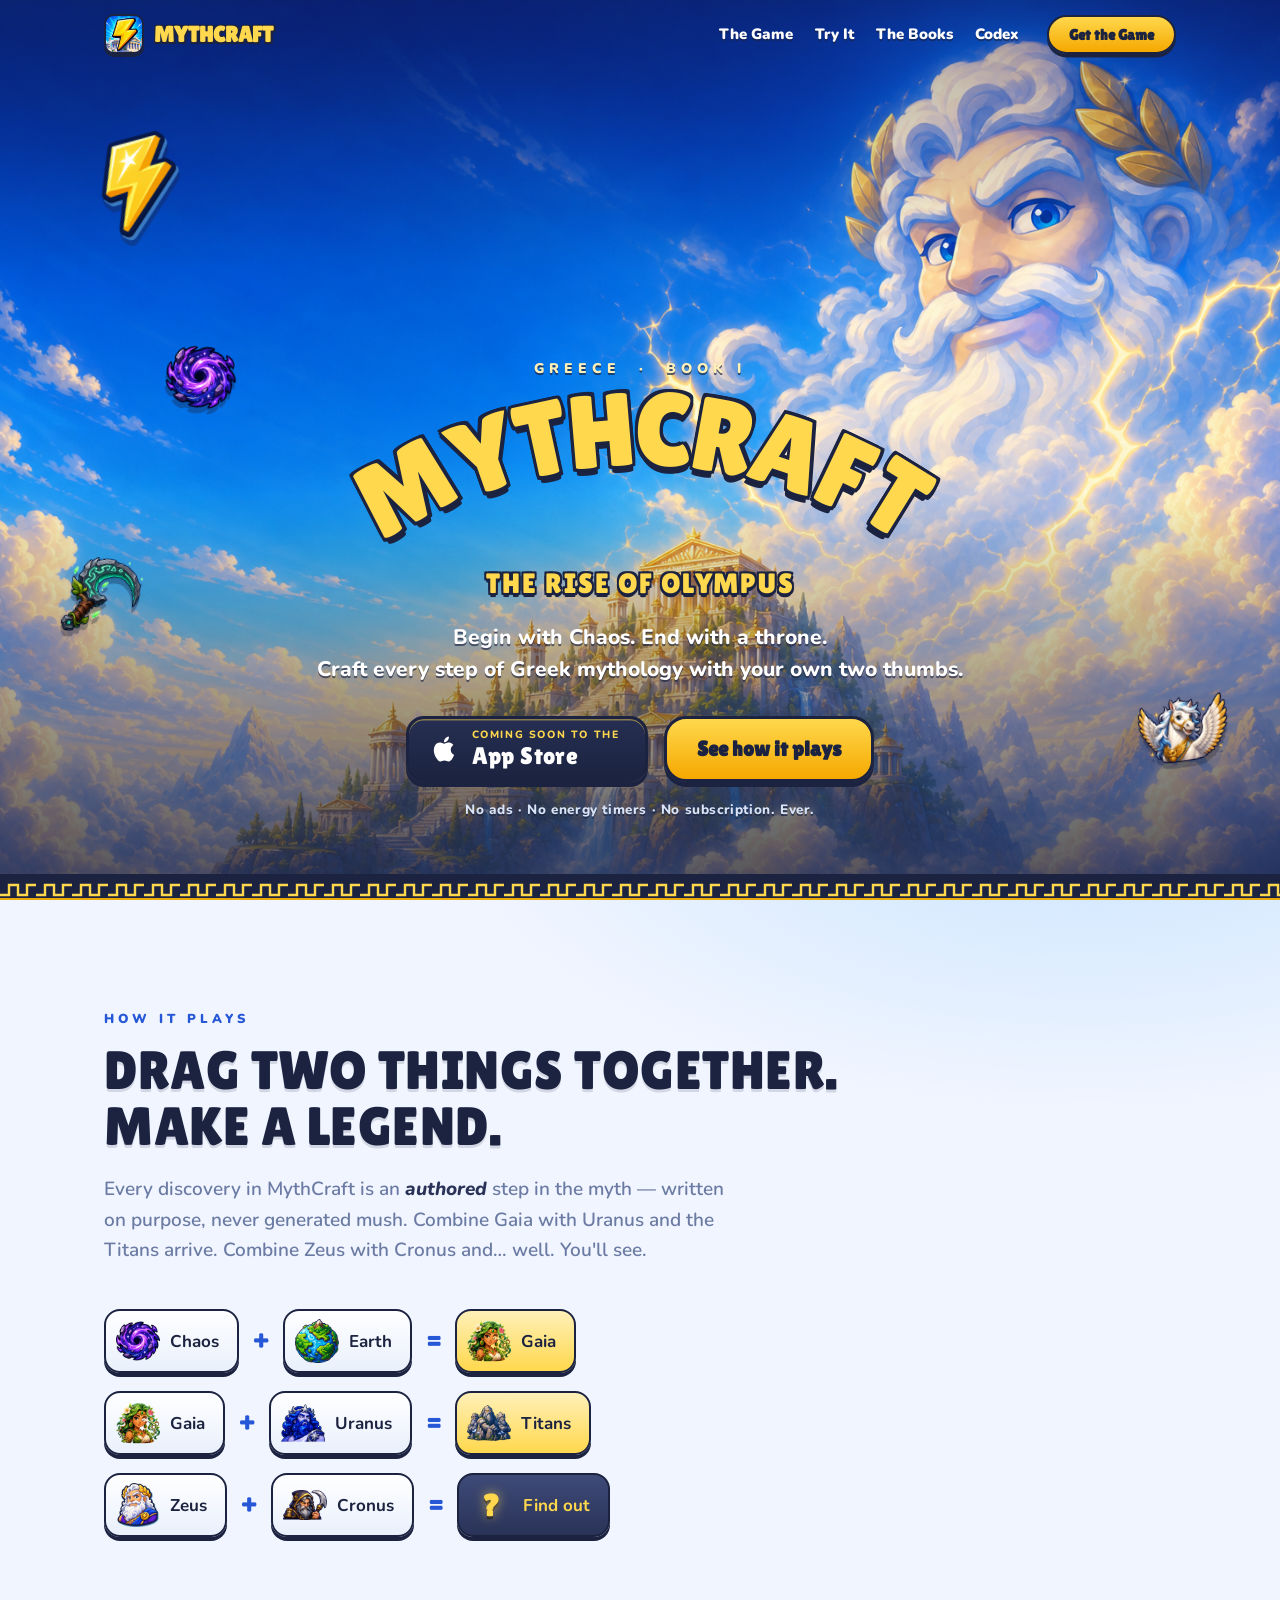
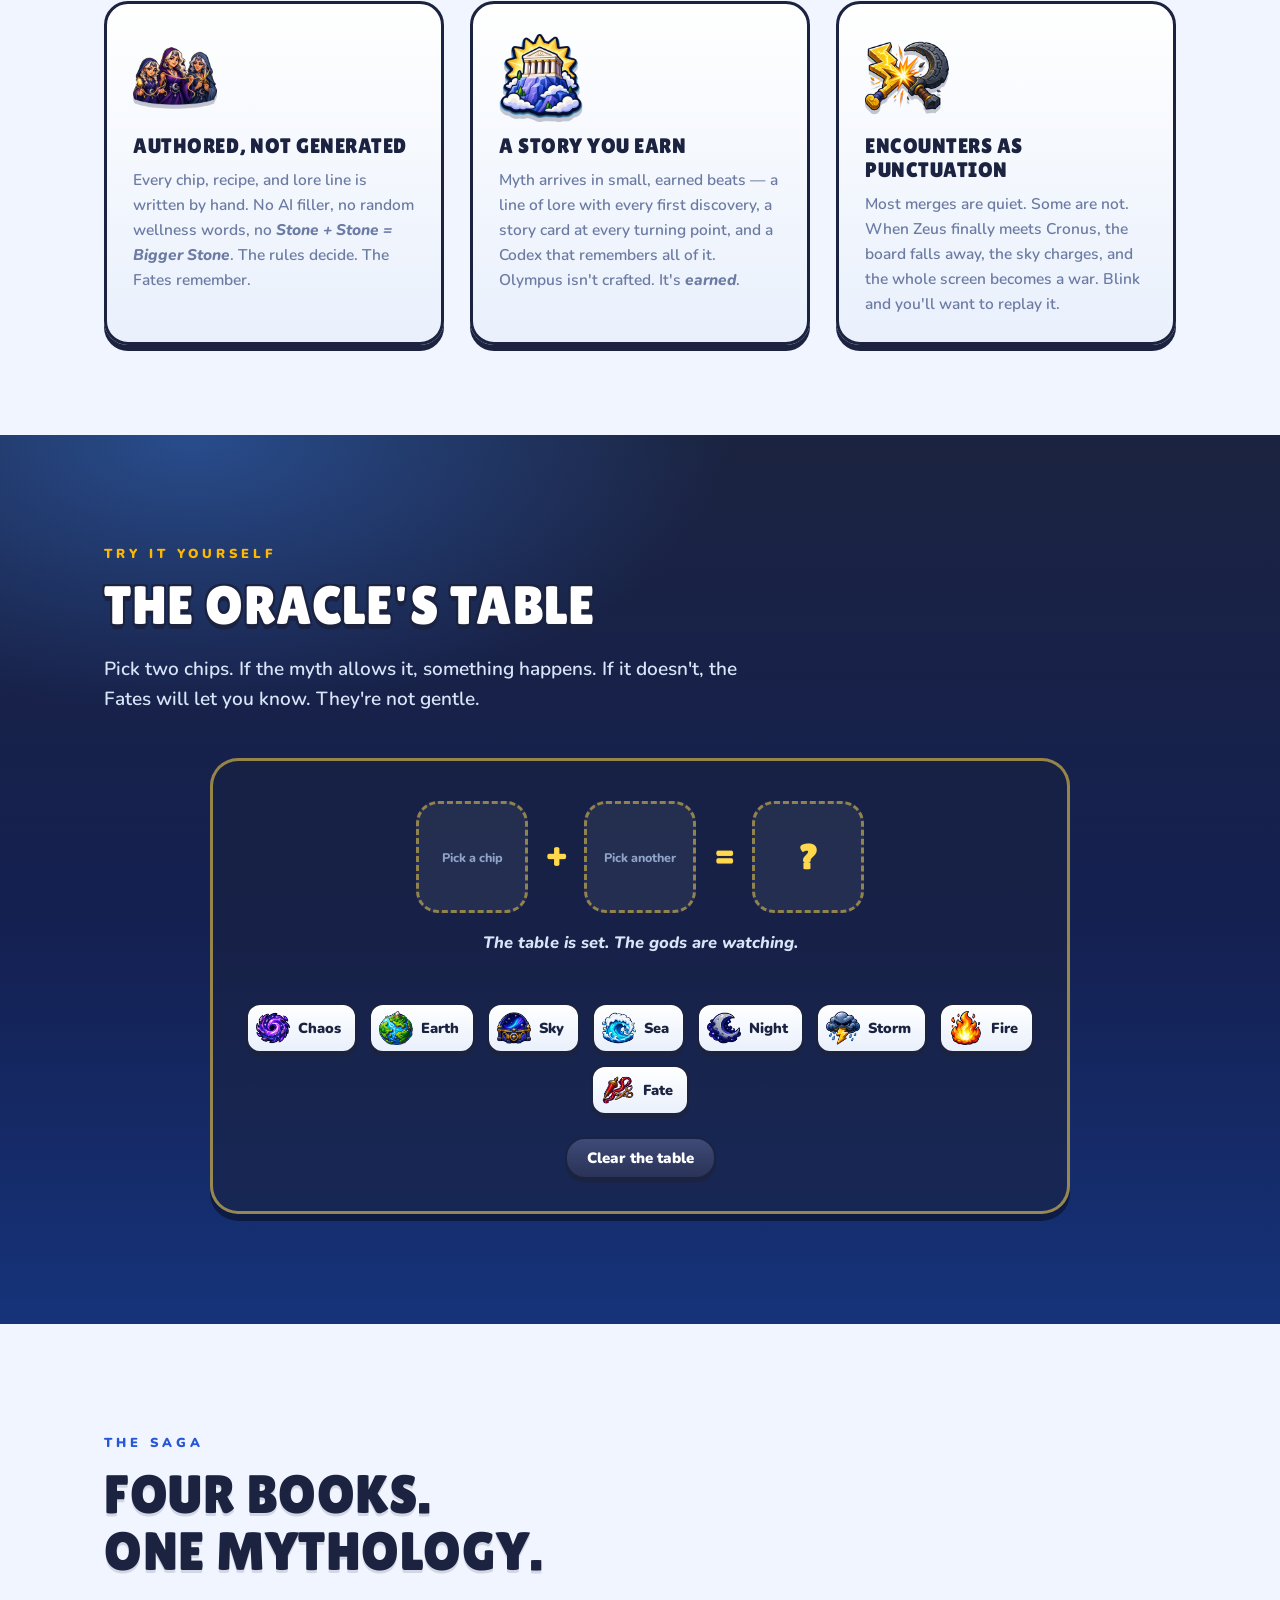
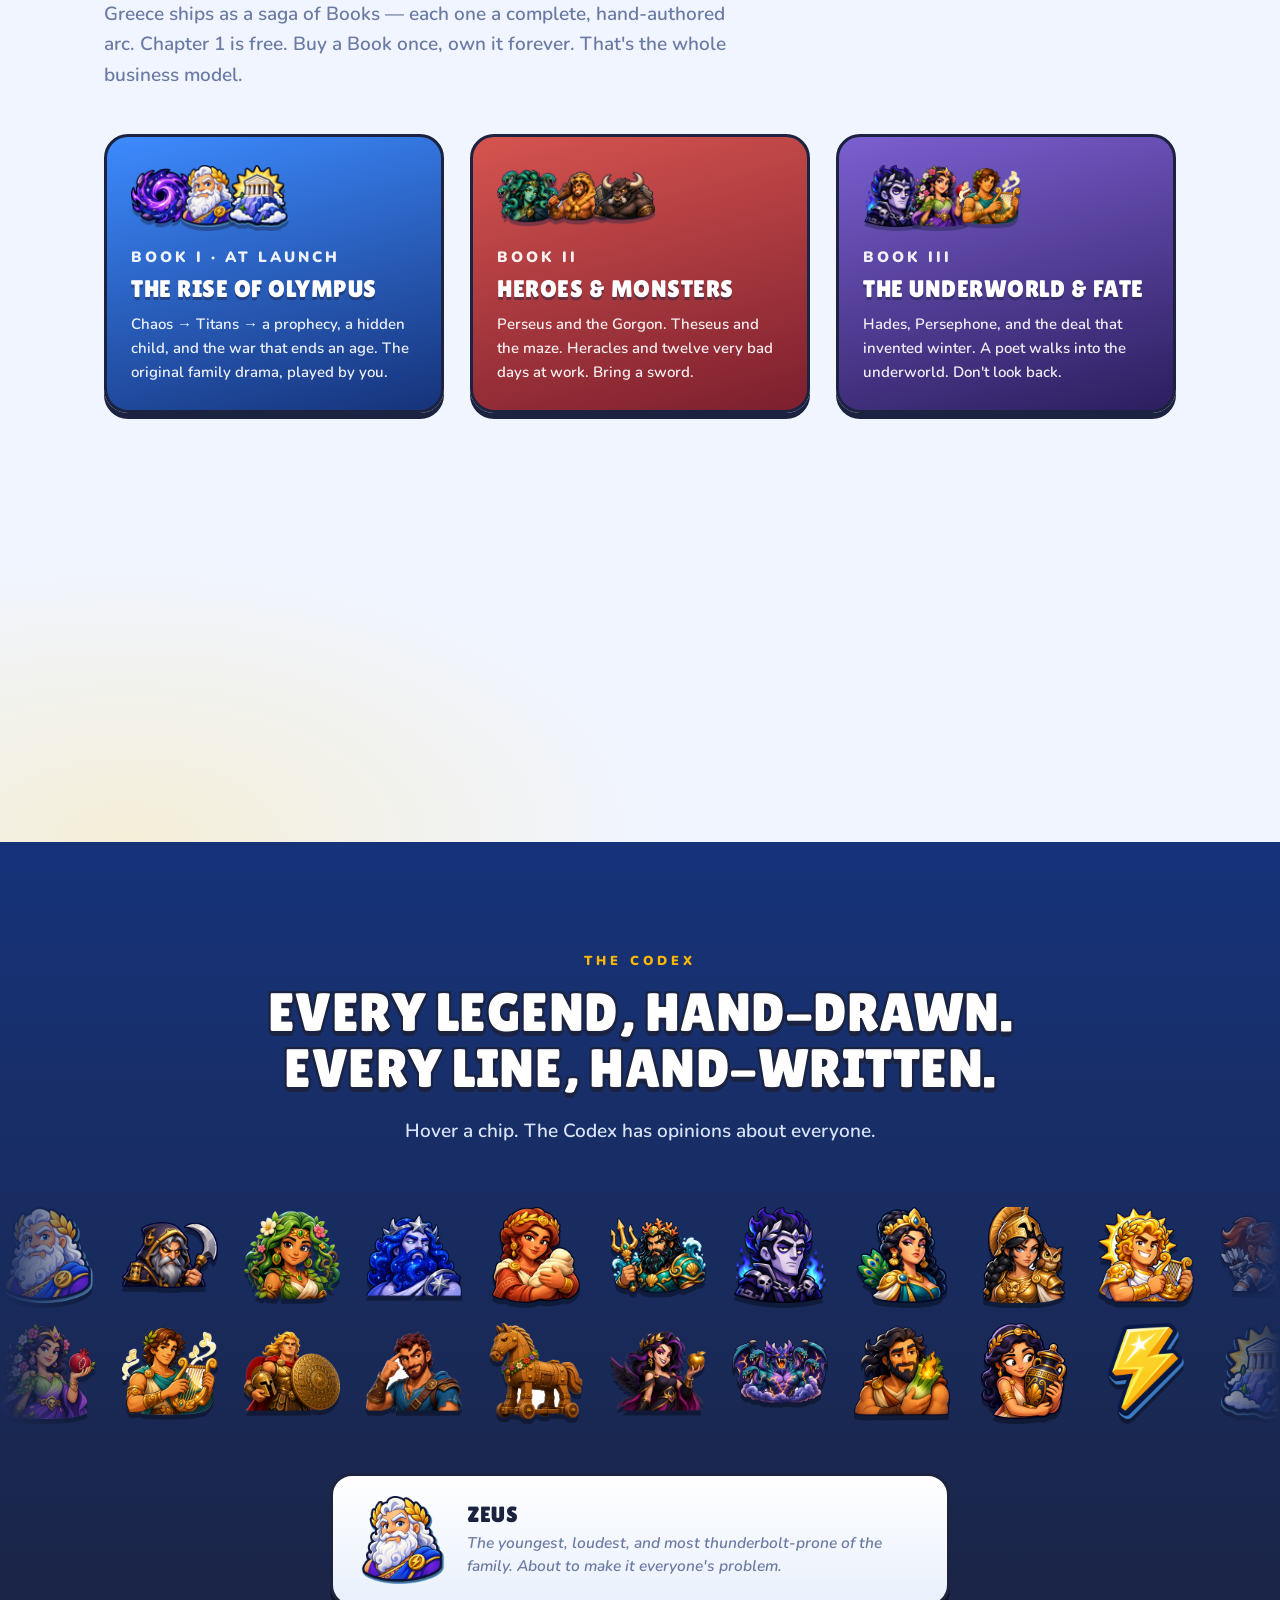
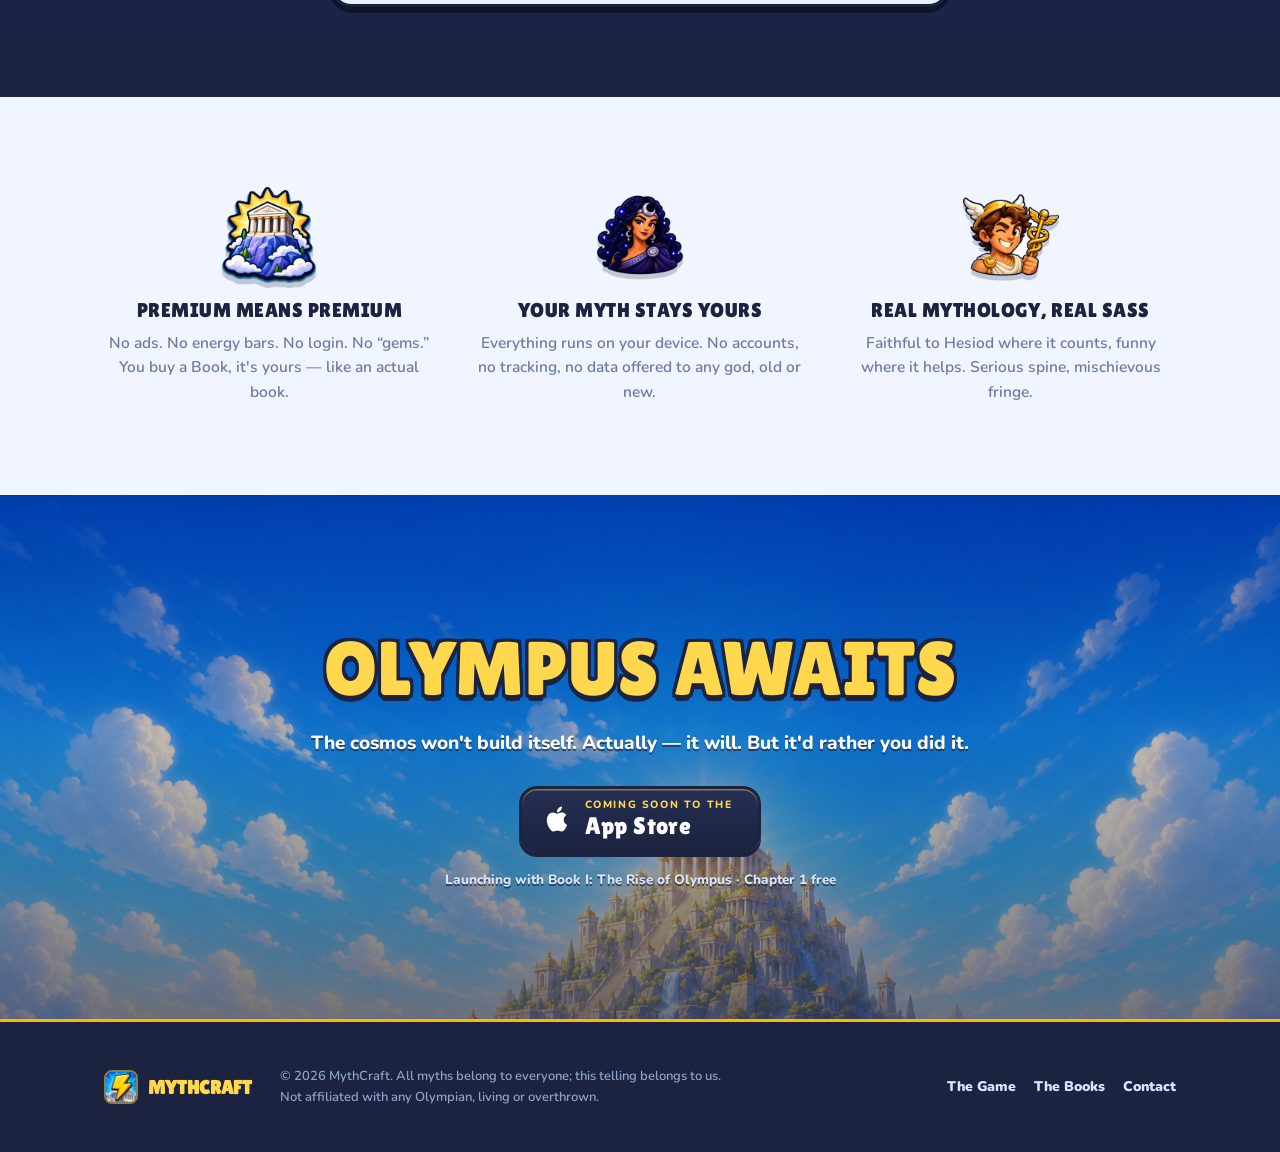
==== commit 0161cc17: "Refine landing page from design review: true arc logotype, landscape hero art, store badge, and game" ====
--- a/index.html
+++ b/index.html
@@ -7,7 +7,7 @@
   <meta name="description" content="MythCraft is a premium iOS crafting game where you rebuild Greek mythology by hand — from Chaos to the throne of Olympus. No ads. No timers. Just myth." />
   <meta property="og:title" content="MythCraft — The Rise of Olympus" />
   <meta property="og:description" content="Begin with Chaos. End with a throne. A premium iOS crafting game where every discovery is a step in the myth." />
-  <meta property="og:image" content="assets/art/title-hero.jpg" />
+  <meta property="og:image" content="assets/art/hero-wide.jpg" />
   <meta property="og:type" content="website" />
   <link rel="icon" type="image/png" href="assets/art/app-icon.png" />
   <link rel="preconnect" href="https://fonts.googleapis.com" />
@@ -54,11 +54,14 @@
         Craft every step of Greek mythology with your own two thumbs.
       </p>
       <div class="hero-ctas">
-        <a class="btn btn-gold btn-big" href="#get">
-          <svg viewBox="0 0 24 24" width="22" height="22" fill="currentColor" aria-hidden="true"><path d="M18.71 19.5c-.83 1.24-1.71 2.45-3.05 2.47-1.34.03-1.77-.79-3.29-.79-1.53 0-2 .77-3.27.82-1.31.05-2.3-1.32-3.14-2.53C4.25 17 2.94 12.45 4.7 9.39c.87-1.52 2.43-2.48 4.12-2.51 1.28-.02 2.5.87 3.29.87.78 0 2.26-1.07 3.81-.91.65.03 2.47.26 3.64 1.98-.09.06-2.17 1.28-2.15 3.81.03 3.02 2.65 4.03 2.68 4.04-.03.07-.42 1.44-1.38 2.83M13 3.5c.73-.83 1.94-1.46 2.94-1.5.13 1.17-.34 2.35-1.04 3.19-.69.85-1.83 1.51-2.95 1.42-.15-1.15.41-2.35 1.05-3.11z"/></svg>
-          <span><small>Coming soon to the</small>App&nbsp;Store</span>
+        <a class="btn-store" href="#get">
+          <svg class="btn-store-logo" viewBox="0 0 24 24" fill="currentColor" aria-hidden="true"><path d="M18.71 19.5c-.83 1.24-1.71 2.45-3.05 2.47-1.34.03-1.77-.79-3.29-.79-1.53 0-2 .77-3.27.82-1.31.05-2.3-1.32-3.14-2.53C4.25 17 2.94 12.45 4.7 9.39c.87-1.52 2.43-2.48 4.12-2.51 1.28-.02 2.5.87 3.29.87.78 0 2.26-1.07 3.81-.91.65.03 2.47.26 3.64 1.98-.09.06-2.17 1.28-2.15 3.81.03 3.02 2.65 4.03 2.68 4.04-.03.07-.42 1.44-1.38 2.83M13 3.5c.73-.83 1.94-1.46 2.94-1.5.13 1.17-.34 2.35-1.04 3.19-.69.85-1.83 1.51-2.95 1.42-.15-1.15.41-2.35 1.05-3.11z"/></svg>
+          <span class="btn-store-text">
+            <small>Coming soon to the</small>
+            <strong>App Store</strong>
+          </span>
         </a>
-        <a class="btn btn-ghost btn-big" href="#play">See how it plays</a>
+        <a class="btn btn-gold btn-big" href="#play">See how it plays</a>
       </div>
       <p class="hero-fineprint">No ads · No energy timers · No subscription. Ever.</p>
     </div>
@@ -97,7 +100,7 @@
           <span class="combine-plus">+</span>
           <span class="mini-chip"><img src="assets/chips/cronus.png" alt="" /><b>Cronus</b></span>
           <span class="combine-eq">=</span>
-          <span class="mini-chip is-result is-pivotal"><img src="assets/chips/titanomachy.png" alt="" /><b>Titanomachy</b></span>
+          <span class="mini-chip is-mystery"><span class="mystery-mark">?</span><b>Find out</b></span>
         </div>
       </div>
 
@@ -239,8 +242,10 @@
     <h2 class="section-title slab-text light centered">EVERY LEGEND, HAND-DRAWN.<br />EVERY LINE, HAND-WRITTEN.</h2>
     <p class="section-lede light centered">Hover a chip. The Codex has opinions about everyone.</p>
 
-    <div class="marquee" id="marquee-1"></div>
-    <div class="marquee marquee-reverse" id="marquee-2"></div>
+    <div class="marquee-window">
+      <div class="marquee" id="marquee-1"></div>
+      <div class="marquee marquee-reverse" id="marquee-2"></div>
+    </div>
 
     <div class="codex-card" id="codex-card" aria-live="polite">
       <img id="codex-card-img" src="assets/chips/zeus.png" alt="" />
@@ -255,17 +260,17 @@
   <section class="promises">
     <div class="container promises-grid">
       <div class="promise" data-reveal>
-        <span class="promise-icon">🏛️</span>
+        <img class="promise-art" src="assets/chips/olympus.png" alt="Olympus" />
         <h3 class="slab-text">PREMIUM MEANS PREMIUM</h3>
         <p>No ads. No energy bars. No login. No “gems.” You buy a Book, it's yours — like an actual book.</p>
       </div>
       <div class="promise" data-reveal>
-        <span class="promise-icon">🤫</span>
+        <img class="promise-art" src="assets/chips/nyx.png" alt="Nyx" />
         <h3 class="slab-text">YOUR MYTH STAYS YOURS</h3>
         <p>Everything runs on your device. No accounts, no tracking, no data offered to any god, old or new.</p>
       </div>
       <div class="promise" data-reveal>
-        <span class="promise-icon">📖</span>
+        <img class="promise-art" src="assets/chips/hermes.png" alt="Hermes" />
         <h3 class="slab-text">REAL MYTHOLOGY, REAL SASS</h3>
         <p>Faithful to Hesiod where it counts, funny where it helps. Serious spine, mischievous fringe.</p>
       </div>
@@ -276,13 +281,16 @@
   <section class="finale" id="get">
     <div class="finale-art" aria-hidden="true"></div>
     <div class="finale-content">
-      <h2 class="arc-title arc-small" data-arc>OLYMPUS AWAITS</h2>
+      <h2 class="finale-title slab-text">OLYMPUS AWAITS</h2>
       <p class="finale-copy">
         The cosmos won't build itself. Actually — it will. But it'd rather you did it.
       </p>
-      <a class="btn btn-gold btn-big" href="#top">
-        <svg viewBox="0 0 24 24" width="22" height="22" fill="currentColor" aria-hidden="true"><path d="M18.71 19.5c-.83 1.24-1.71 2.45-3.05 2.47-1.34.03-1.77-.79-3.29-.79-1.53 0-2 .77-3.27.82-1.31.05-2.3-1.32-3.14-2.53C4.25 17 2.94 12.45 4.7 9.39c.87-1.52 2.43-2.48 4.12-2.51 1.28-.02 2.5.87 3.29.87.78 0 2.26-1.07 3.81-.91.65.03 2.47.26 3.64 1.98-.09.06-2.17 1.28-2.15 3.81.03 3.02 2.65 4.03 2.68 4.04-.03.07-.42 1.44-1.38 2.83M13 3.5c.73-.83 1.94-1.46 2.94-1.5.13 1.17-.34 2.35-1.04 3.19-.69.85-1.83 1.51-2.95 1.42-.15-1.15.41-2.35 1.05-3.11z"/></svg>
-        <span><small>Coming soon to the</small>App&nbsp;Store</span>
+      <a class="btn-store" href="#top">
+        <svg class="btn-store-logo" viewBox="0 0 24 24" fill="currentColor" aria-hidden="true"><path d="M18.71 19.5c-.83 1.24-1.71 2.45-3.05 2.47-1.34.03-1.77-.79-3.29-.79-1.53 0-2 .77-3.27.82-1.31.05-2.3-1.32-3.14-2.53C4.25 17 2.94 12.45 4.7 9.39c.87-1.52 2.43-2.48 4.12-2.51 1.28-.02 2.5.87 3.29.87.78 0 2.26-1.07 3.81-.91.65.03 2.47.26 3.64 1.98-.09.06-2.17 1.28-2.15 3.81.03 3.02 2.65 4.03 2.68 4.04-.03.07-.42 1.44-1.38 2.83M13 3.5c.73-.83 1.94-1.46 2.94-1.5.13 1.17-.34 2.35-1.04 3.19-.69.85-1.83 1.51-2.95 1.42-.15-1.15.41-2.35 1.05-3.11z"/></svg>
+        <span class="btn-store-text">
+          <small>Coming soon to the</small>
+          <strong>App Store</strong>
+        </span>
       </a>
       <p class="finale-note">Launching with Book I: The Rise of Olympus · Chapter 1 free</p>
     </div>
--- a/css/style.css
+++ b/css/style.css
@@ -54,6 +54,19 @@
   overflow-x: hidden;
 }
 
+::selection {
+  background: var(--sun-300);
+  color: var(--ink-900);
+}
+
+:focus-visible {
+  outline: 3px solid var(--bolt);
+  outline-offset: 3px;
+  border-radius: 6px;
+}
+
+.section-title, .hero-tagline { text-wrap: balance; }
+
 img { display: block; max-width: 100%; }
 
 .container {
@@ -110,18 +123,24 @@
 .section-lede em { font-style: italic; font-weight: 800; color: var(--ink-700); }
 .section-lede.light em { color: var(--sun-300); }
 
-/* Arc title — the box-art logotype curve, per-glyph rotation set by JS */
+/* Arc title — the box-art logotype curve. Glyph sweep (rotation + lift on a
+   shared circle) is computed by JS from measured font metrics, mirroring the
+   game's MythArcTitle. Vertical padding gives the crest and the dropped ends
+   room, since transforms don't affect layout. */
 .arc-title {
   font-family: var(--font-display);
   font-weight: 400;
   font-size: clamp(52px, 9vw, 104px);
+  line-height: 1;
   color: var(--sun-300);
   display: flex;
   justify-content: center;
+  padding: 0.34em 0 0.38em;
   user-select: none;
 }
 .arc-title span {
   display: inline-block;
+  transform-origin: center;
   text-shadow:
     -3px -3px 0 var(--ink-900), 3px -3px 0 var(--ink-900),
     -3px  3px 0 var(--ink-900), 3px  3px 0 var(--ink-900),
@@ -129,7 +148,6 @@
      0   -3px 0 var(--ink-900), 0    3px 0 var(--ink-900),
      0    7px 0 var(--ink-900);
 }
-.arc-title.arc-small { font-size: clamp(38px, 6vw, 72px); }
 
 /* ─────────────── Buttons — sticker construction ─────────────── */
 
@@ -178,6 +196,65 @@
   box-shadow: 0 3.5px 0 var(--ink-900);
 }
 
+/* App Store badge — the canonical black store badge, rebuilt with the
+   sticker construction: ink face, gold rim light, hard slab shadow. */
+.btn-store {
+  display: inline-flex;
+  align-items: center;
+  gap: 13px;
+  height: 66px;
+  padding: 0 26px 0 20px;
+  background: linear-gradient(180deg, #262f52, var(--ink-900));
+  border: 3px solid var(--ink-900);
+  border-radius: 18px;
+  box-shadow:
+    inset 0 1.5px 0 rgba(255, 216, 77, 0.45),
+    0 5px 0 var(--ink-900);
+  text-decoration: none;
+  color: var(--marble-100);
+  transition: transform 0.15s ease, box-shadow 0.15s ease;
+  white-space: nowrap;
+}
+.btn-store:hover {
+  transform: translateY(-2px);
+  box-shadow:
+    inset 0 1.5px 0 rgba(255, 216, 77, 0.45),
+    0 7px 0 var(--ink-900);
+}
+.btn-store:active {
+  transform: translateY(3px);
+  box-shadow:
+    inset 0 1.5px 0 rgba(255, 216, 77, 0.45),
+    0 2px 0 var(--ink-900);
+}
+.btn-store-logo {
+  width: 30px;
+  height: 30px;
+  flex-shrink: 0;
+}
+.btn-store-text {
+  display: flex;
+  flex-direction: column;
+  align-items: flex-start;
+  line-height: 1;
+}
+.btn-store-text small {
+  font-family: var(--font-body);
+  font-weight: 800;
+  font-size: 10.5px;
+  letter-spacing: 1.6px;
+  text-transform: uppercase;
+  color: var(--sun-300);
+  margin-bottom: 4px;
+}
+.btn-store-text strong {
+  font-family: var(--font-display);
+  font-weight: 400;
+  font-size: 24px;
+  letter-spacing: 0.4px;
+  color: var(--marble-100);
+}
+
 /* ─────────────── Nav ─────────────── */
 
 .nav {
@@ -244,26 +321,26 @@
   justify-content: center;
   overflow: hidden;
 }
+/* Landscape key art on desktop; the original portrait title art on phones,
+   where its 9:19 framing is exactly right. */
 .hero-art {
   position: absolute;
   inset: 0;
-  background: url("../assets/art/title-hero.jpg") center 20% / cover no-repeat;
-}
-/* Wide screens: the portrait key art can't cover, blend it into a matching sky
-   and feather the art's vertical edges so there's no hard seam. */
-@media (min-aspect-ratio: 4/5) {
-  /* Gradient matched to the painting's own sky column so the feathered
-     edges dissolve invisibly (sampled: #003ab2 → #0067ea → #29adf8). */
+  background: url("../assets/art/hero-wide.jpg") center 30% / cover no-repeat;
+}
+@media (max-aspect-ratio: 4/5) {
   .hero-art {
-    background: linear-gradient(180deg, #003ab2 0%, #0056d6 30%, #0d82f0 60%, #57aef5 100%);
+    background: url("../assets/art/title-hero.jpg") center 20% / cover no-repeat;
   }
-  .hero-art::after {
-    content: "";
-    position: absolute;
-    inset: 0;
-    background: url("../assets/art/title-hero.jpg") center 24% / auto 130% no-repeat;
-    -webkit-mask-image: linear-gradient(90deg, transparent 2%, #000 38%, #000 62%, transparent 98%);
-    mask-image: linear-gradient(90deg, transparent 2%, #000 38%, #000 62%, transparent 98%);
+}
+/* Slow Ken Burns drift — barely perceptible, keeps the sky alive. */
+@media (prefers-reduced-motion: no-preference) {
+  .hero-art {
+    animation: hero-drift 26s ease-in-out infinite alternate;
+  }
+  @keyframes hero-drift {
+    from { transform: scale(1); }
+    to { transform: scale(1.06); }
   }
 }
 .hero-scrim {
@@ -285,10 +362,11 @@
   animation: bob 5s ease-in-out infinite;
   z-index: 2;
 }
-.fc-1 { top: 16%; left: 7%; animation-delay: 0s; rotate: -12deg; }
-.fc-2 { top: 32%; right: 6%; animation-delay: -1.6s; rotate: 10deg; }
-.fc-3 { top: 60%; left: 4%; animation-delay: -3.1s; rotate: 8deg; width: clamp(52px, 6vw, 90px); }
-.fc-4 { top: 68%; right: 9%; animation-delay: -2.2s; rotate: -8deg; width: clamp(56px, 7vw, 100px); }
+/* Kept to the open left sky — Zeus owns the right of the key art. */
+.fc-1 { top: 15%; left: 7%; animation-delay: 0s; rotate: -12deg; }
+.fc-2 { top: 38%; left: 13%; animation-delay: -1.6s; rotate: 10deg; width: clamp(48px, 5.5vw, 84px); }
+.fc-3 { top: 62%; left: 5%; animation-delay: -3.1s; rotate: 8deg; width: clamp(52px, 6vw, 90px); }
+.fc-4 { top: 76%; right: 4%; animation-delay: -2.2s; rotate: -8deg; width: clamp(56px, 7vw, 100px); }
 
 @keyframes bob {
   0%, 100% { transform: translateY(0); }
@@ -396,6 +474,23 @@
 .mini-chip.is-pivotal {
   background: linear-gradient(180deg, #ffe9a8, var(--sun-500));
   animation: pivotal-pulse 2.2s ease-in-out infinite;
+}
+/* The unanswered combine — a glowing question mark instead of a spoiler. */
+.mini-chip.is-mystery {
+  background: linear-gradient(180deg, var(--ink-500), var(--ink-700));
+  color: var(--sun-300);
+  animation: pivotal-pulse 2.2s ease-in-out infinite;
+}
+.mystery-mark {
+  font-family: var(--font-display);
+  font-size: 30px;
+  width: 44px;
+  height: 44px;
+  display: inline-flex;
+  align-items: center;
+  justify-content: center;
+  color: var(--sun-300);
+  text-shadow: 0 0 12px rgba(255, 216, 77, 0.7), 0 2.5px 0 rgba(0, 0, 0, 0.5);
 }
 @keyframes pivotal-pulse {
   0%, 100% { box-shadow: 0 4px 0 var(--ink-900), 0 0 0 0 rgba(255, 184, 0, 0.55); }
@@ -698,6 +793,11 @@
 .codex .section-eyebrow, .codex .section-title, .codex .section-lede { padding: 0 24px; }
 .codex .section-lede { margin-bottom: 50px; }
 
+.codex .marquee-window {
+  -webkit-mask-image: linear-gradient(90deg, transparent, #000 8%, #000 92%, transparent);
+  mask-image: linear-gradient(90deg, transparent, #000 8%, #000 92%, transparent);
+  overflow: hidden;
+}
 .marquee {
   display: flex;
   gap: 26px;
@@ -752,7 +852,12 @@
   gap: 40px;
 }
 .promise { text-align: center; }
-.promise-icon { font-size: 44px; display: block; margin-bottom: 14px; }
+.promise-art {
+  width: 96px;
+  height: 96px;
+  margin: 0 auto 16px;
+  filter: drop-shadow(0 5px 0 rgba(27, 35, 64, 0.22));
+}
 .promise h3 { font-size: 20px; color: var(--ink-900); margin-bottom: 10px; }
 .promise p { font-size: 15.5px; line-height: 1.6; color: var(--text-ink-2nd); }
 
@@ -776,6 +881,19 @@
   background: linear-gradient(180deg, rgba(0, 39, 133, 0.55), rgba(27, 35, 64, 0.25) 45%, rgba(27, 35, 64, 0.6));
 }
 .finale-content { position: relative; z-index: 2; }
+/* Straight logotype treatment — same slab construction as the game's
+   MythTitle, no arc, no slant. */
+.finale-title {
+  font-size: clamp(40px, 6.5vw, 76px);
+  color: var(--sun-300);
+  text-shadow:
+    -3px -3px 0 var(--ink-900), 3px -3px 0 var(--ink-900),
+    -3px  3px 0 var(--ink-900), 3px  3px 0 var(--ink-900),
+    -3px  0   0 var(--ink-900), 3px  0   0 var(--ink-900),
+     0   -3px 0 var(--ink-900), 0    3px 0 var(--ink-900),
+     0    6px 0 var(--ink-900);
+  letter-spacing: 1px;
+}
 .finale-copy {
   font-size: 19px;
   font-weight: 800;
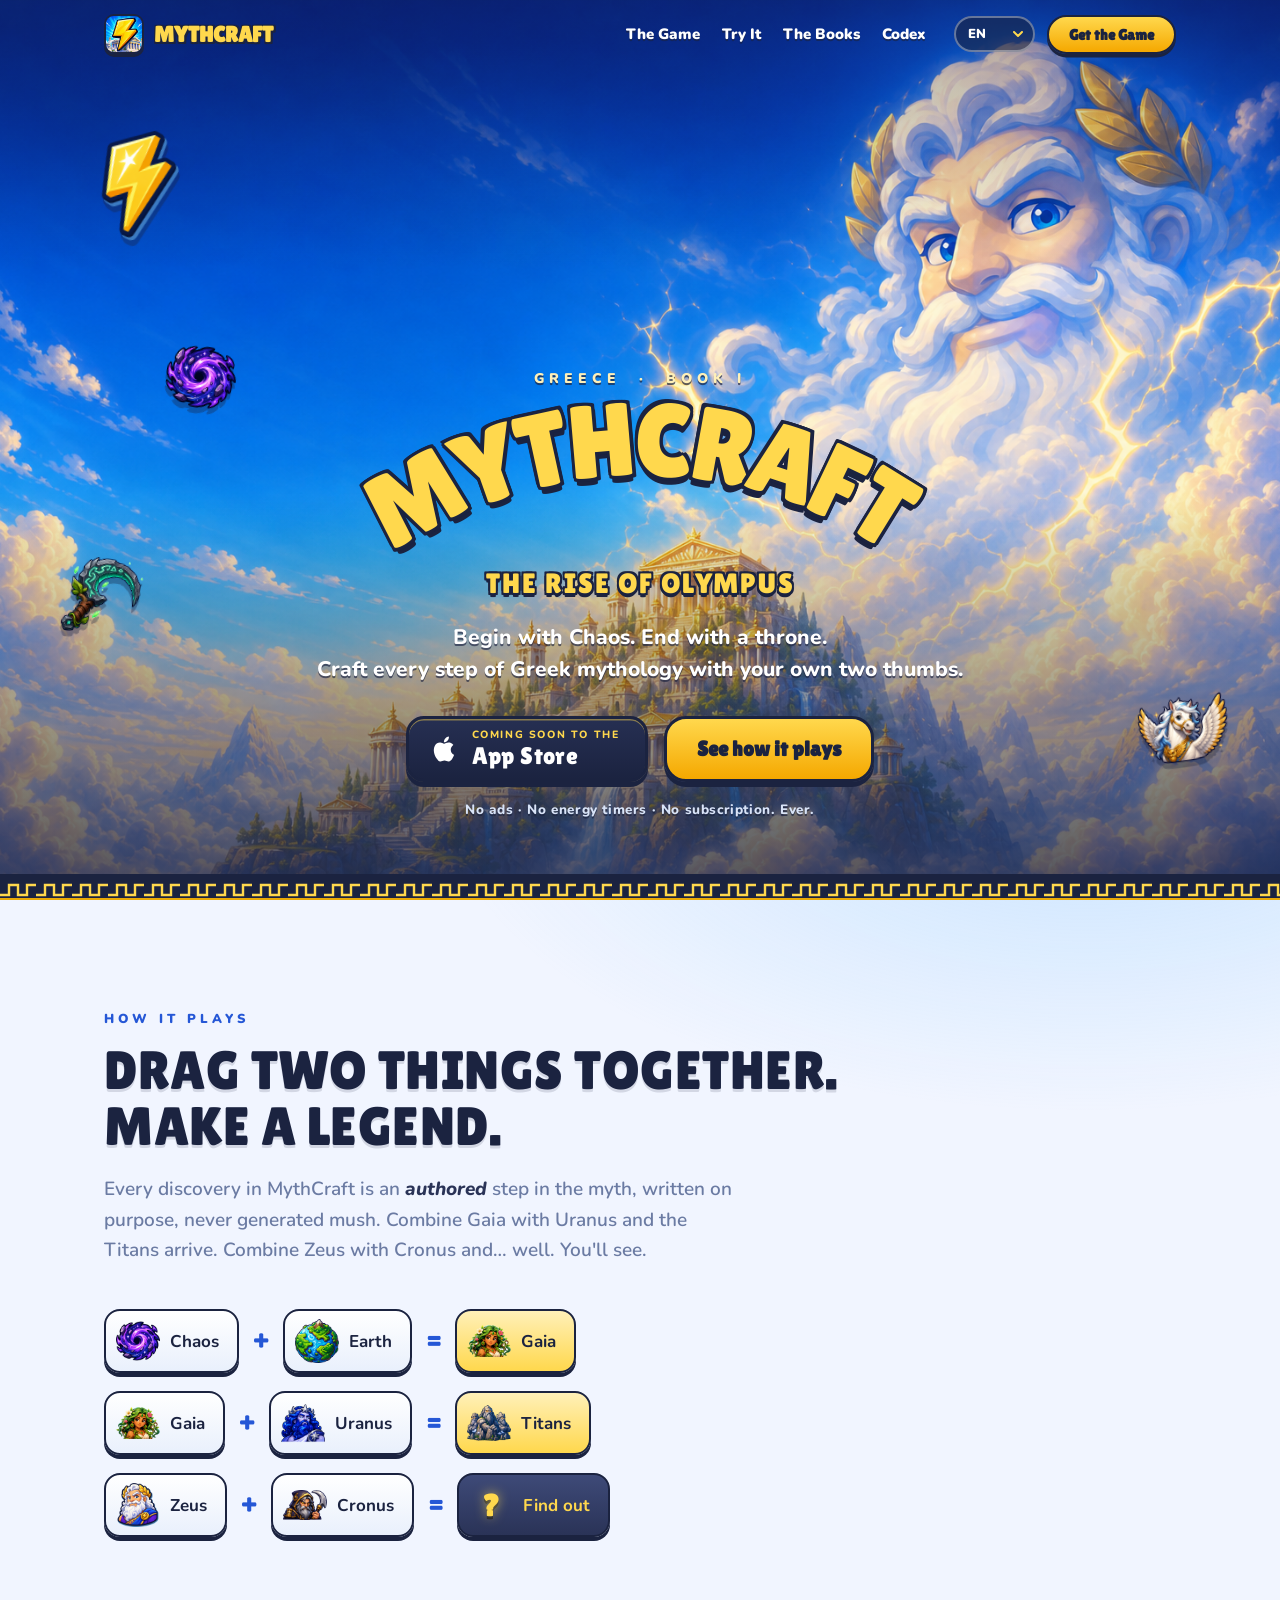
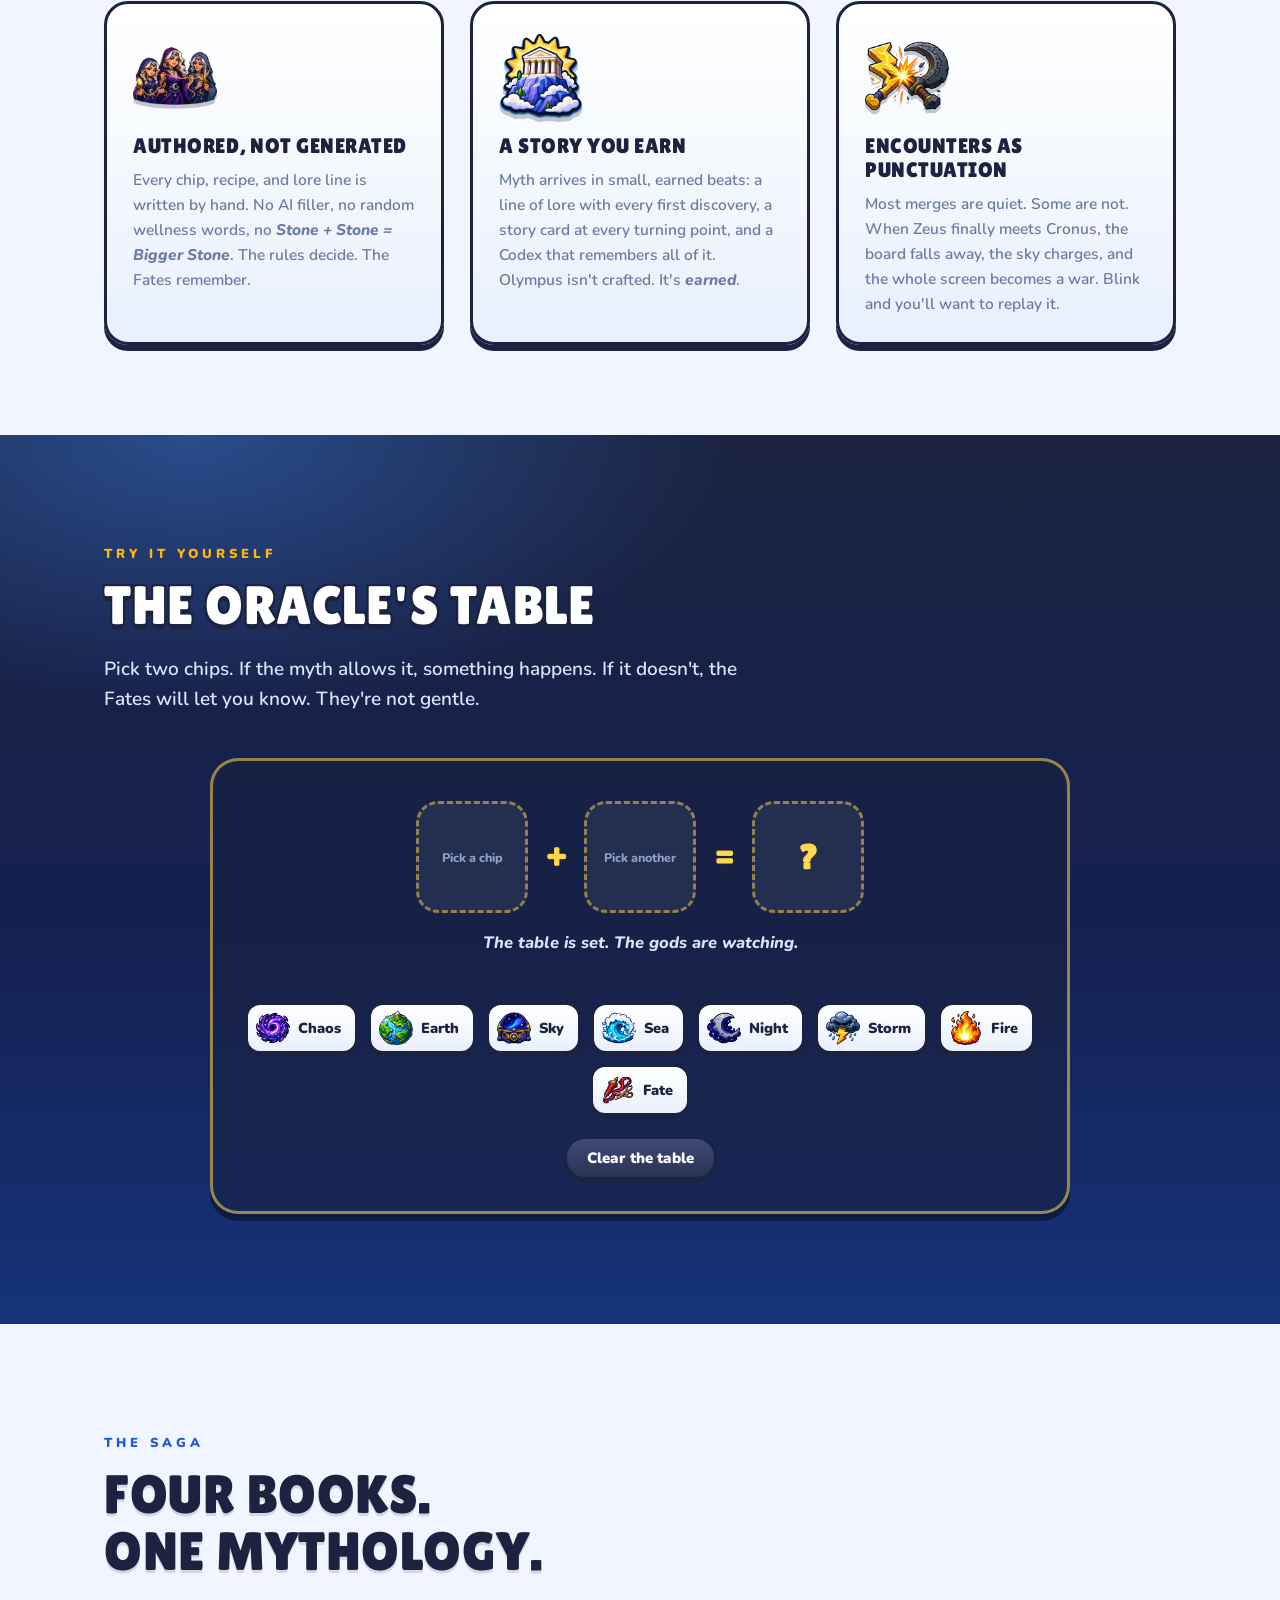
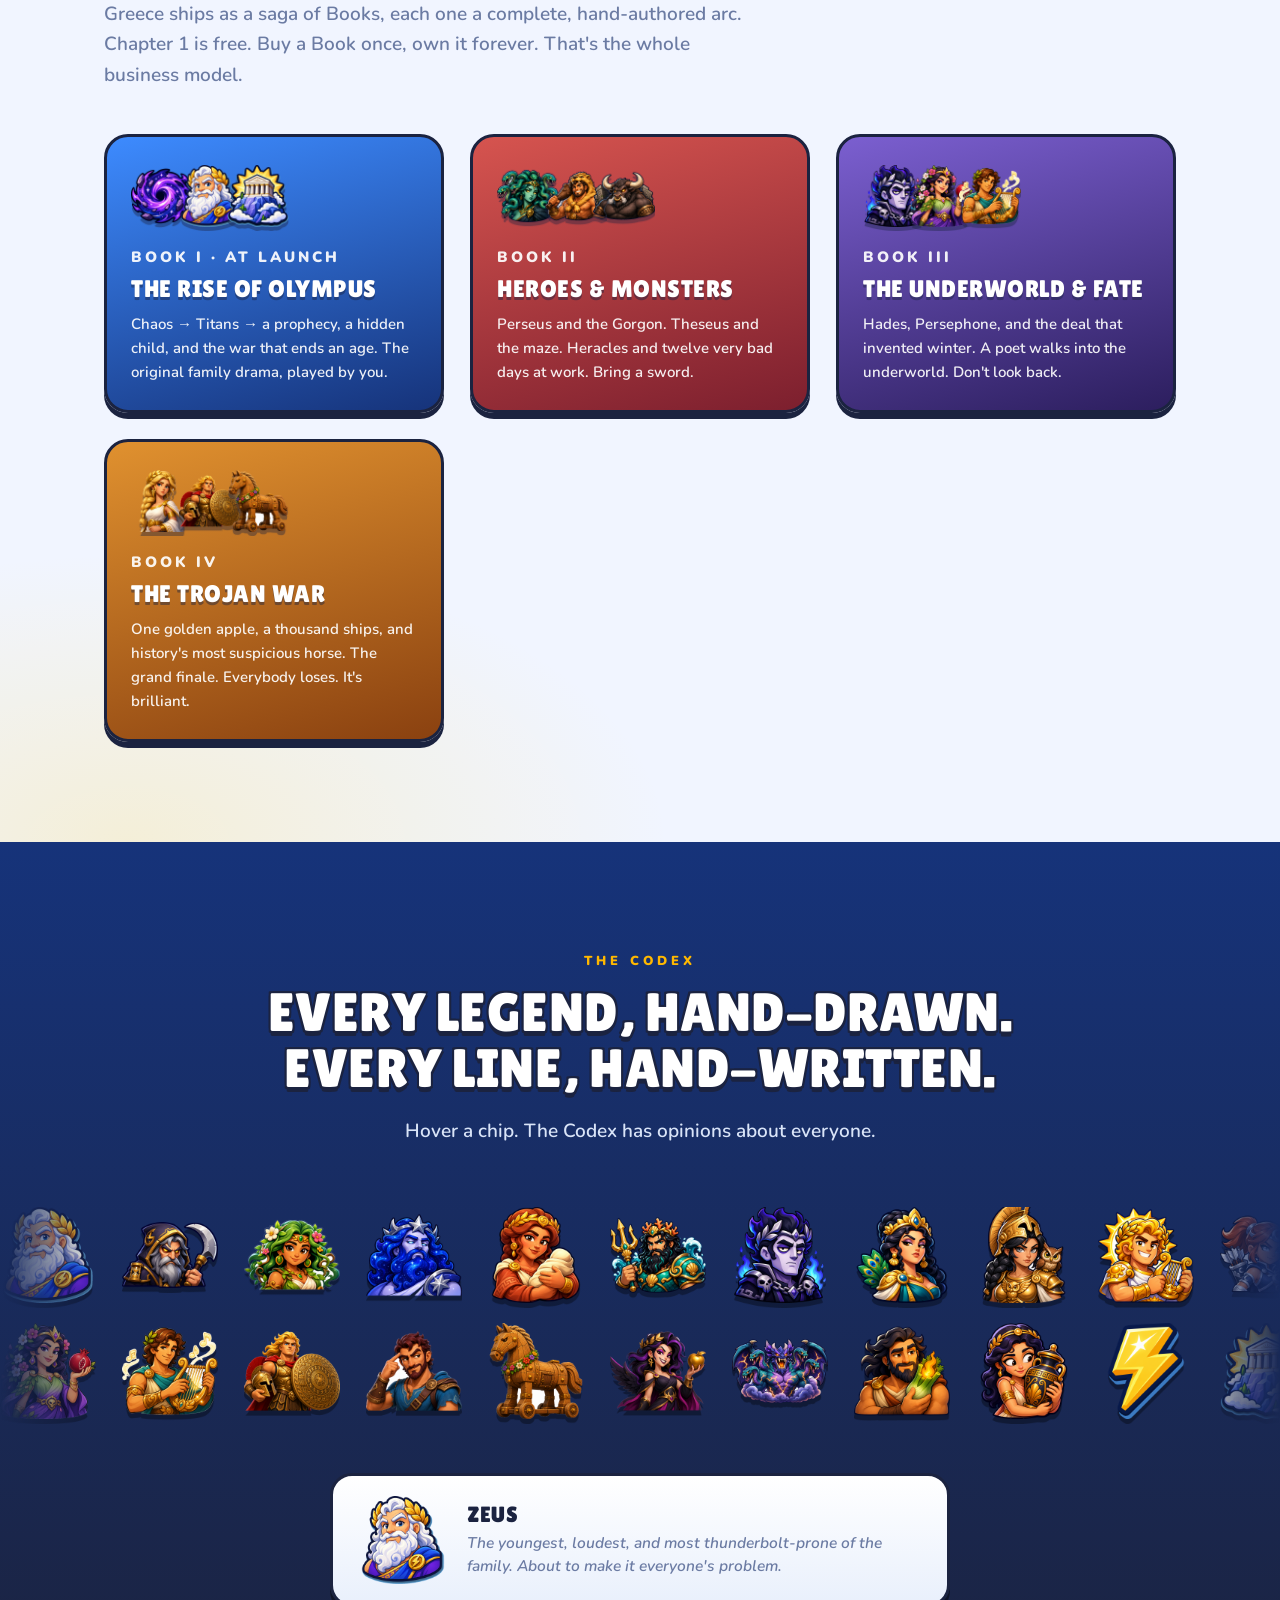
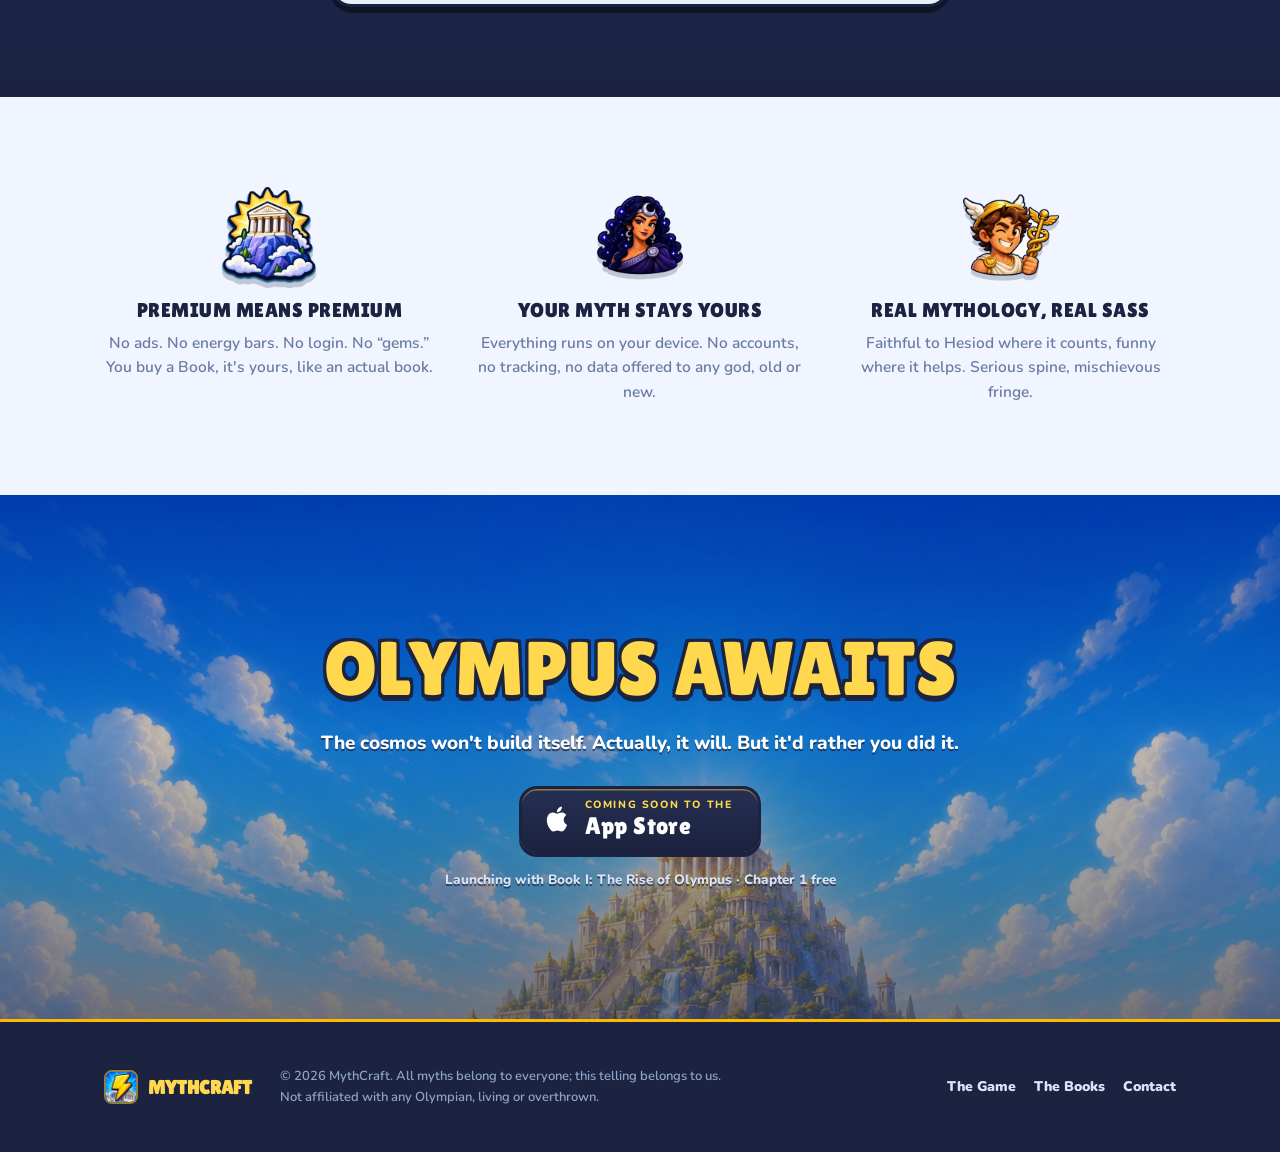
==== commit f48b1f96: "Publish current MythCraft website with automatic GitHub Pages deployment" ====
--- a/index.html
+++ b/index.html
@@ -3,9 +3,9 @@
 <head>
   <meta charset="UTF-8" />
   <meta name="viewport" content="width=device-width, initial-scale=1.0" />
-  <title>MythCraft — The Rise of Olympus | Craft Greek mythology, one legend at a time</title>
-  <meta name="description" content="MythCraft is a premium iOS crafting game where you rebuild Greek mythology by hand — from Chaos to the throne of Olympus. No ads. No timers. Just myth." />
-  <meta property="og:title" content="MythCraft — The Rise of Olympus" />
+  <title>MythCraft: The Rise of Olympus | Craft Greek mythology, one legend at a time</title>
+  <meta name="description" content="MythCraft is a premium iOS crafting game where you rebuild Greek mythology by hand, from Chaos to the throne of Olympus. No ads. No timers. Just myth." />
+  <meta property="og:title" content="MythCraft: The Rise of Olympus" />
   <meta property="og:description" content="Begin with Chaos. End with a throne. A premium iOS crafting game where every discovery is a step in the myth." />
   <meta property="og:image" content="assets/art/hero-wide.jpg" />
   <meta property="og:type" content="website" />
@@ -25,12 +25,21 @@
         <span>MYTHCRAFT</span>
       </a>
       <nav class="nav-links">
-        <a href="#play">The Game</a>
-        <a href="#oracle">Try It</a>
-        <a href="#books">The Books</a>
-        <a href="#codex">Codex</a>
+        <a href="#play" data-i18n="nav.game">The Game</a>
+        <a href="#oracle" data-i18n="nav.try">Try It</a>
+        <a href="#books" data-i18n="nav.books">The Books</a>
+        <a href="#codex" data-i18n="nav.codex">Codex</a>
       </nav>
-      <a class="btn btn-gold btn-small" href="#get">Get the Game</a>
+      <div class="nav-actions">
+        <select class="lang-select" id="lang-select" aria-label="Language">
+          <option value="en">EN</option>
+          <option value="fr">FR</option>
+          <option value="de">DE</option>
+          <option value="es">ES</option>
+          <option value="ja">日本語</option>
+        </select>
+        <a class="btn btn-gold btn-small" href="#get" data-i18n="nav.get">Get the Game</a>
+      </div>
     </div>
   </header>
 
@@ -46,10 +55,10 @@
     <img class="float-chip fc-4" src="assets/chips/pegasus.png" alt="" aria-hidden="true" />
 
     <div class="hero-content">
-      <p class="hero-eyebrow">GREECE &nbsp;·&nbsp; BOOK I</p>
+      <p class="hero-eyebrow" data-i18n="hero.eyebrow">GREECE &nbsp;·&nbsp; BOOK I</p>
       <h1 class="arc-title" data-arc>MYTHCRAFT</h1>
-      <p class="hero-sub slab-text">THE RISE OF OLYMPUS</p>
-      <p class="hero-tagline">
+      <p class="hero-sub slab-text" data-i18n="hero.sub">THE RISE OF OLYMPUS</p>
+      <p class="hero-tagline" data-i18n="hero.tagline">
         Begin with Chaos. End with a throne.<br />
         Craft every step of Greek mythology with your own two thumbs.
       </p>
@@ -57,13 +66,13 @@
         <a class="btn-store" href="#get">
           <svg class="btn-store-logo" viewBox="0 0 24 24" fill="currentColor" aria-hidden="true"><path d="M18.71 19.5c-.83 1.24-1.71 2.45-3.05 2.47-1.34.03-1.77-.79-3.29-.79-1.53 0-2 .77-3.27.82-1.31.05-2.3-1.32-3.14-2.53C4.25 17 2.94 12.45 4.7 9.39c.87-1.52 2.43-2.48 4.12-2.51 1.28-.02 2.5.87 3.29.87.78 0 2.26-1.07 3.81-.91.65.03 2.47.26 3.64 1.98-.09.06-2.17 1.28-2.15 3.81.03 3.02 2.65 4.03 2.68 4.04-.03.07-.42 1.44-1.38 2.83M13 3.5c.73-.83 1.94-1.46 2.94-1.5.13 1.17-.34 2.35-1.04 3.19-.69.85-1.83 1.51-2.95 1.42-.15-1.15.41-2.35 1.05-3.11z"/></svg>
           <span class="btn-store-text">
-            <small>Coming soon to the</small>
+            <small data-i18n="store.small">Coming soon to the</small>
             <strong>App Store</strong>
           </span>
         </a>
-        <a class="btn btn-gold btn-big" href="#play">See how it plays</a>
-      </div>
-      <p class="hero-fineprint">No ads · No energy timers · No subscription. Ever.</p>
+        <a class="btn btn-gold btn-big" href="#play" data-i18n="hero.play">See how it plays</a>
+      </div>
+      <p class="hero-fineprint" data-i18n="hero.fineprint">No ads · No energy timers · No subscription. Ever.</p>
     </div>
 
     <div class="hero-wave" aria-hidden="true"></div>
@@ -72,10 +81,10 @@
   <!-- ══════════════════ THE PITCH ══════════════════ -->
   <section class="pitch" id="play">
     <div class="container">
-      <p class="section-eyebrow">HOW IT PLAYS</p>
-      <h2 class="section-title slab-text">DRAG TWO THINGS TOGETHER.<br />MAKE A LEGEND.</h2>
-      <p class="section-lede">
-        Every discovery in MythCraft is an <em>authored</em> step in the myth — written on
+      <p class="section-eyebrow" data-i18n="pitch.eyebrow">HOW IT PLAYS</p>
+      <h2 class="section-title slab-text" data-i18n="pitch.title">DRAG TWO THINGS TOGETHER.<br />MAKE A LEGEND.</h2>
+      <p class="section-lede" data-i18n="pitch.lede">
+        Every discovery in MythCraft is an <em>authored</em> step in the myth, written on
         purpose, never generated mush. Combine Gaia with Uranus and the Titans arrive.
         Combine Zeus with Cronus and… well. You'll see.
       </p>
@@ -100,15 +109,15 @@
           <span class="combine-plus">+</span>
           <span class="mini-chip"><img src="assets/chips/cronus.png" alt="" /><b>Cronus</b></span>
           <span class="combine-eq">=</span>
-          <span class="mini-chip is-mystery"><span class="mystery-mark">?</span><b>Find out</b></span>
+          <span class="mini-chip is-mystery"><span class="mystery-mark">?</span><b data-i18n="combine.findout">Find out</b></span>
         </div>
       </div>
 
       <div class="feature-grid">
         <article class="feature-card" data-reveal>
           <img class="feature-chip" src="assets/chips/moirai.png" alt="The Fates" />
-          <h3 class="slab-text">AUTHORED, NOT GENERATED</h3>
-          <p>
+          <h3 class="slab-text" data-i18n="feat1.title">AUTHORED, NOT GENERATED</h3>
+          <p data-i18n="feat1.text">
             Every chip, recipe, and lore line is written by hand. No AI filler, no random
             wellness words, no <em>Stone + Stone = Bigger Stone</em>. The rules decide.
             The Fates remember.
@@ -116,17 +125,17 @@
         </article>
         <article class="feature-card" data-reveal>
           <img class="feature-chip" src="assets/chips/olympus.png" alt="Olympus" />
-          <h3 class="slab-text">A STORY YOU EARN</h3>
-          <p>
-            Myth arrives in small, earned beats — a line of lore with every first discovery,
+          <h3 class="slab-text" data-i18n="feat2.title">A STORY YOU EARN</h3>
+          <p data-i18n="feat2.text">
+            Myth arrives in small, earned beats: a line of lore with every first discovery,
             a story card at every turning point, and a Codex that remembers all of it.
             Olympus isn't crafted. It's <em>earned</em>.
           </p>
         </article>
         <article class="feature-card" data-reveal>
           <img class="feature-chip" src="assets/chips/titanomachy.png" alt="Titanomachy" />
-          <h3 class="slab-text">ENCOUNTERS AS PUNCTUATION</h3>
-          <p>
+          <h3 class="slab-text" data-i18n="feat3.title">ENCOUNTERS AS PUNCTUATION</h3>
+          <p data-i18n="feat3.text">
             Most merges are quiet. Some are not. When Zeus finally meets Cronus, the board
             falls away, the sky charges, and the whole screen becomes a war. Blink and
             you'll want to replay it.
@@ -139,24 +148,24 @@
   <!-- ══════════════════ ORACLE DEMO ══════════════════ -->
   <section class="oracle" id="oracle">
     <div class="container">
-      <p class="section-eyebrow gold">TRY IT YOURSELF</p>
-      <h2 class="section-title slab-text light">THE ORACLE'S TABLE</h2>
-      <p class="section-lede light">
+      <p class="section-eyebrow gold" data-i18n="oracle.eyebrow">TRY IT YOURSELF</p>
+      <h2 class="section-title slab-text light" data-i18n="oracle.title">THE ORACLE'S TABLE</h2>
+      <p class="section-lede light" data-i18n="oracle.lede">
         Pick two chips. If the myth allows it, something happens.
         If it doesn't, the Fates will let you know. They're not gentle.
       </p>
 
       <div class="oracle-board" data-reveal>
         <div class="oracle-slots">
-          <div class="oracle-slot" id="slot-a"><span class="slot-hint">Pick a chip</span></div>
+          <div class="oracle-slot" id="slot-a"><span class="slot-hint" data-i18n="oracle.pick">Pick a chip</span></div>
           <div class="oracle-plus">+</div>
-          <div class="oracle-slot" id="slot-b"><span class="slot-hint">Pick another</span></div>
+          <div class="oracle-slot" id="slot-b"><span class="slot-hint" data-i18n="oracle.pickAnother">Pick another</span></div>
           <div class="oracle-eq">=</div>
           <div class="oracle-result" id="oracle-result"><span class="slot-hint">?</span></div>
         </div>
-        <p class="oracle-verdict" id="oracle-verdict">The table is set. The gods are watching.</p>
+        <p class="oracle-verdict" id="oracle-verdict" data-i18n="oracle.tableSet">The table is set. The gods are watching.</p>
         <div class="oracle-rack" id="oracle-rack"></div>
-        <button class="btn btn-ghost btn-small oracle-reset" id="oracle-reset" type="button">Clear the table</button>
+        <button class="btn btn-ghost btn-small oracle-reset" id="oracle-reset" type="button" data-i18n="oracle.reset">Clear the table</button>
       </div>
     </div>
 
@@ -172,10 +181,10 @@
   <!-- ══════════════════ THE BOOKS ══════════════════ -->
   <section class="books" id="books">
     <div class="container">
-      <p class="section-eyebrow">THE SAGA</p>
-      <h2 class="section-title slab-text">FOUR BOOKS.<br />ONE MYTHOLOGY.</h2>
-      <p class="section-lede">
-        Greece ships as a saga of Books — each one a complete, hand-authored arc.
+      <p class="section-eyebrow" data-i18n="books.eyebrow">THE SAGA</p>
+      <h2 class="section-title slab-text" data-i18n="books.title">FOUR BOOKS.<br />ONE MYTHOLOGY.</h2>
+      <p class="section-lede" data-i18n="books.lede">
+        Greece ships as a saga of Books, each one a complete, hand-authored arc.
         Chapter 1 is free. Buy a Book once, own it forever. That's the whole business model.
       </p>
 
@@ -186,9 +195,9 @@
             <img src="assets/chips/zeus.png" alt="" />
             <img src="assets/chips/olympus.png" alt="" />
           </div>
-          <p class="book-number">BOOK I · AT LAUNCH</p>
-          <h3 class="slab-text">THE RISE OF OLYMPUS</h3>
-          <p>
+          <p class="book-number" data-i18n="book1.num">BOOK I · AT LAUNCH</p>
+          <h3 class="slab-text" data-i18n="book1.title">THE RISE OF OLYMPUS</h3>
+          <p data-i18n="book1.text">
             Chaos → Titans → a prophecy, a hidden child, and the war that ends an age.
             The original family drama, played by you.
           </p>
@@ -199,9 +208,9 @@
             <img src="assets/chips/heracles.png" alt="" />
             <img src="assets/chips/minotaur.png" alt="" />
           </div>
-          <p class="book-number">BOOK II</p>
-          <h3 class="slab-text">HEROES &amp; MONSTERS</h3>
-          <p>
+          <p class="book-number" data-i18n="book2.num">BOOK II</p>
+          <h3 class="slab-text" data-i18n="book2.title">HEROES &amp; MONSTERS</h3>
+          <p data-i18n="book2.text">
             Perseus and the Gorgon. Theseus and the maze. Heracles and twelve very bad
             days at work. Bring a sword.
           </p>
@@ -212,9 +221,9 @@
             <img src="assets/chips/persephone.png" alt="" />
             <img src="assets/chips/orpheus.png" alt="" />
           </div>
-          <p class="book-number">BOOK III</p>
-          <h3 class="slab-text">THE UNDERWORLD &amp; FATE</h3>
-          <p>
+          <p class="book-number" data-i18n="book3.num">BOOK III</p>
+          <h3 class="slab-text" data-i18n="book3.title">THE UNDERWORLD &amp; FATE</h3>
+          <p data-i18n="book3.text">
             Hades, Persephone, and the deal that invented winter. A poet walks into the
             underworld. Don't look back.
           </p>
@@ -225,9 +234,9 @@
             <img src="assets/chips/achilles.png" alt="" />
             <img src="assets/chips/wooden-horse.png" alt="" />
           </div>
-          <p class="book-number">BOOK IV</p>
-          <h3 class="slab-text">THE TROJAN WAR</h3>
-          <p>
+          <p class="book-number" data-i18n="book4.num">BOOK IV</p>
+          <h3 class="slab-text" data-i18n="book4.title">THE TROJAN WAR</h3>
+          <p data-i18n="book4.text">
             One golden apple, a thousand ships, and history's most suspicious horse.
             The grand finale. Everybody loses. It's brilliant.
           </p>
@@ -238,9 +247,9 @@
 
   <!-- ══════════════════ CODEX MARQUEE ══════════════════ -->
   <section class="codex" id="codex">
-    <p class="section-eyebrow gold centered">THE CODEX</p>
-    <h2 class="section-title slab-text light centered">EVERY LEGEND, HAND-DRAWN.<br />EVERY LINE, HAND-WRITTEN.</h2>
-    <p class="section-lede light centered">Hover a chip. The Codex has opinions about everyone.</p>
+    <p class="section-eyebrow gold centered" data-i18n="codex.eyebrow">THE CODEX</p>
+    <h2 class="section-title slab-text light centered" data-i18n="codex.title">EVERY LEGEND, HAND-DRAWN.<br />EVERY LINE, HAND-WRITTEN.</h2>
+    <p class="section-lede light centered" data-i18n="codex.lede">Hover a chip. The Codex has opinions about everyone.</p>
 
     <div class="marquee-window">
       <div class="marquee" id="marquee-1"></div>
@@ -261,18 +270,18 @@
     <div class="container promises-grid">
       <div class="promise" data-reveal>
         <img class="promise-art" src="assets/chips/olympus.png" alt="Olympus" />
-        <h3 class="slab-text">PREMIUM MEANS PREMIUM</h3>
-        <p>No ads. No energy bars. No login. No “gems.” You buy a Book, it's yours — like an actual book.</p>
+        <h3 class="slab-text" data-i18n="promise1.title">PREMIUM MEANS PREMIUM</h3>
+        <p data-i18n="promise1.text">No ads. No energy bars. No login. No “gems.” You buy a Book, it's yours, like an actual book.</p>
       </div>
       <div class="promise" data-reveal>
         <img class="promise-art" src="assets/chips/nyx.png" alt="Nyx" />
-        <h3 class="slab-text">YOUR MYTH STAYS YOURS</h3>
-        <p>Everything runs on your device. No accounts, no tracking, no data offered to any god, old or new.</p>
+        <h3 class="slab-text" data-i18n="promise2.title">YOUR MYTH STAYS YOURS</h3>
+        <p data-i18n="promise2.text">Everything runs on your device. No accounts, no tracking, no data offered to any god, old or new.</p>
       </div>
       <div class="promise" data-reveal>
         <img class="promise-art" src="assets/chips/hermes.png" alt="Hermes" />
-        <h3 class="slab-text">REAL MYTHOLOGY, REAL SASS</h3>
-        <p>Faithful to Hesiod where it counts, funny where it helps. Serious spine, mischievous fringe.</p>
+        <h3 class="slab-text" data-i18n="promise3.title">REAL MYTHOLOGY, REAL SASS</h3>
+        <p data-i18n="promise3.text">Faithful to Hesiod where it counts, funny where it helps. Serious spine, mischievous fringe.</p>
       </div>
     </div>
   </section>
@@ -281,18 +290,18 @@
   <section class="finale" id="get">
     <div class="finale-art" aria-hidden="true"></div>
     <div class="finale-content">
-      <h2 class="finale-title slab-text">OLYMPUS AWAITS</h2>
-      <p class="finale-copy">
-        The cosmos won't build itself. Actually — it will. But it'd rather you did it.
+      <h2 class="finale-title slab-text" data-i18n="finale.title">OLYMPUS AWAITS</h2>
+      <p class="finale-copy" data-i18n="finale.copy">
+        The cosmos won't build itself. Actually, it will. But it'd rather you did it.
       </p>
       <a class="btn-store" href="#top">
         <svg class="btn-store-logo" viewBox="0 0 24 24" fill="currentColor" aria-hidden="true"><path d="M18.71 19.5c-.83 1.24-1.71 2.45-3.05 2.47-1.34.03-1.77-.79-3.29-.79-1.53 0-2 .77-3.27.82-1.31.05-2.3-1.32-3.14-2.53C4.25 17 2.94 12.45 4.7 9.39c.87-1.52 2.43-2.48 4.12-2.51 1.28-.02 2.5.87 3.29.87.78 0 2.26-1.07 3.81-.91.65.03 2.47.26 3.64 1.98-.09.06-2.17 1.28-2.15 3.81.03 3.02 2.65 4.03 2.68 4.04-.03.07-.42 1.44-1.38 2.83M13 3.5c.73-.83 1.94-1.46 2.94-1.5.13 1.17-.34 2.35-1.04 3.19-.69.85-1.83 1.51-2.95 1.42-.15-1.15.41-2.35 1.05-3.11z"/></svg>
         <span class="btn-store-text">
-          <small>Coming soon to the</small>
+          <small data-i18n="store.small">Coming soon to the</small>
           <strong>App Store</strong>
         </span>
       </a>
-      <p class="finale-note">Launching with Book I: The Rise of Olympus · Chapter 1 free</p>
+      <p class="finale-note" data-i18n="finale.note">Launching with Book I: The Rise of Olympus · Chapter 1 free</p>
     </div>
   </section>
 
@@ -303,18 +312,19 @@
         <img src="assets/art/app-icon.png" alt="MythCraft icon" />
         <span>MYTHCRAFT</span>
       </div>
-      <p class="footer-legal">
+      <p class="footer-legal" data-i18n="footer.legal">
         © 2026 MythCraft. All myths belong to everyone; this telling belongs to us.<br />
         Not affiliated with any Olympian, living or overthrown.
       </p>
       <nav class="footer-links">
-        <a href="#play">The Game</a>
-        <a href="#books">The Books</a>
-        <a href="mailto:hello@mythcraft.game">Contact</a>
+        <a href="#play" data-i18n="nav.game">The Game</a>
+        <a href="#books" data-i18n="nav.books">The Books</a>
+        <a href="mailto:hello@mythcraft.game" data-i18n="footer.contact">Contact</a>
       </nav>
     </div>
   </footer>
 
+  <script src="js/i18n.js"></script>
   <script src="js/main.js"></script>
 </body>
 </html>
--- a/css/style.css
+++ b/css/style.css
@@ -1,5 +1,5 @@
 /* ═══════════════════════════════════════════════════════════════
-   MythCraft — landing page
+   MythCraft - landing page
    "Olympus Day" theme, ported 1:1 from the app's Theme.swift:
    Aegean sky blues · ink-navy outlines · hard slab shadows ·
    sun-gold CTAs · Lilita One display / Nunito body.
@@ -8,7 +8,7 @@
    ═══════════════════════════════════════════════════════════════ */
 
 :root {
-  /* Palette — mirrors Myth.* tokens in the app */
+  /* Palette - mirrors Myth.* tokens in the app */
   --aegean-900: #16337a;
   --aegean-700: #2557d6;
   --aegean-500: #3d8bff;
@@ -123,7 +123,7 @@
 .section-lede em { font-style: italic; font-weight: 800; color: var(--ink-700); }
 .section-lede.light em { color: var(--sun-300); }
 
-/* Arc title — the box-art logotype curve. Glyph sweep (rotation + lift on a
+/* Arc title - the box-art logotype curve. Glyph sweep (rotation + lift on a
    shared circle) is computed by JS from measured font metrics, mirroring the
    game's MythArcTitle. Vertical padding gives the crest and the dropped ends
    room, since transforms don't affect layout. */
@@ -149,7 +149,7 @@
      0    7px 0 var(--ink-900);
 }
 
-/* ─────────────── Buttons — sticker construction ─────────────── */
+/* ─────────────── Buttons - sticker construction ─────────────── */
 
 .btn {
   display: inline-flex;
@@ -196,7 +196,7 @@
   box-shadow: 0 3.5px 0 var(--ink-900);
 }
 
-/* App Store badge — the canonical black store badge, rebuilt with the
+/* App Store badge - the canonical black store badge, rebuilt with the
    sticker construction: ink face, gold rim light, hard slab shadow. */
 .btn-store {
   display: inline-flex;
@@ -311,6 +311,31 @@
 }
 .nav-links a:hover { color: var(--sun-300); }
 
+/* Language switcher + CTA cluster */
+.nav-actions {
+  display: flex;
+  align-items: center;
+  gap: 12px;
+}
+.lang-select {
+  appearance: none;
+  -webkit-appearance: none;
+  font-family: var(--font-body);
+  font-weight: 900;
+  font-size: 13px;
+  color: var(--marble-100);
+  background: rgba(27, 35, 64, 0.6);
+  border: 2px solid rgba(255, 255, 255, 0.35);
+  border-radius: 999px;
+  padding: 7px 26px 7px 12px;
+  cursor: pointer;
+  background-image: url("data:image/svg+xml;charset=utf-8,%3Csvg xmlns='http://www.w3.org/2000/svg' width='10' height='6'%3E%3Cpath d='M1 1l4 4 4-4' stroke='%23ffd84d' stroke-width='2' fill='none' stroke-linecap='round'/%3E%3C/svg%3E");
+  background-repeat: no-repeat;
+  background-position: right 10px center;
+}
+.lang-select:hover { border-color: var(--sun-300); }
+.lang-select option { color: var(--ink-900); }
+
 /* ─────────────── Hero ─────────────── */
 
 .hero {
@@ -333,7 +358,7 @@
     background: url("../assets/art/title-hero.jpg") center 20% / cover no-repeat;
   }
 }
-/* Slow Ken Burns drift — barely perceptible, keeps the sky alive. */
+/* Slow Ken Burns drift - barely perceptible, keeps the sky alive. */
 @media (prefers-reduced-motion: no-preference) {
   .hero-art {
     animation: hero-drift 26s ease-in-out infinite alternate;
@@ -362,7 +387,7 @@
   animation: bob 5s ease-in-out infinite;
   z-index: 2;
 }
-/* Kept to the open left sky — Zeus owns the right of the key art. */
+/* Kept to the open left sky - Zeus owns the right of the key art. */
 .fc-1 { top: 15%; left: 7%; animation-delay: 0s; rotate: -12deg; }
 .fc-2 { top: 38%; left: 13%; animation-delay: -1.6s; rotate: 10deg; width: clamp(48px, 5.5vw, 84px); }
 .fc-3 { top: 62%; left: 5%; animation-delay: -3.1s; rotate: 8deg; width: clamp(52px, 6vw, 90px); }
@@ -396,7 +421,7 @@
     -2px -2px 0 var(--ink-900), 2px -2px 0 var(--ink-900),
     -2px  2px 0 var(--ink-900), 2px  2px 0 var(--ink-900),
     0 4px 0 var(--ink-900);
-  margin: 4px 0 22px;
+  margin: -6px 0 22px; /* tucked closer under the arc title, matching the app */
 }
 .hero-tagline {
   font-size: clamp(17px, 2vw, 21px);
@@ -421,7 +446,7 @@
   text-shadow: 0 1.5px 0 rgba(27, 35, 64, 0.7);
 }
 
-/* Greek-key band closing the hero — the app's GreekKeyBand cornice */
+/* Greek-key band closing the hero - the app's GreekKeyBand cornice */
 .hero-wave {
   position: absolute;
   bottom: 0; left: 0; right: 0;
@@ -475,7 +500,7 @@
   background: linear-gradient(180deg, #ffe9a8, var(--sun-500));
   animation: pivotal-pulse 2.2s ease-in-out infinite;
 }
-/* The unanswered combine — a glowing question mark instead of a spoiler. */
+/* The unanswered combine - a glowing question mark instead of a spoiler. */
 .mini-chip.is-mystery {
   background: linear-gradient(180deg, var(--ink-500), var(--ink-700));
   color: var(--sun-300);
@@ -660,7 +685,7 @@
 
 .oracle-reset { font-family: var(--font-body); font-weight: 900; }
 
-/* Clash overlay — the web nod to ArchonClashView */
+/* Clash overlay - the web nod to ArchonClashView */
 .clash-overlay {
   position: fixed;
   inset: 0;
@@ -881,7 +906,7 @@
   background: linear-gradient(180deg, rgba(0, 39, 133, 0.55), rgba(27, 35, 64, 0.25) 45%, rgba(27, 35, 64, 0.6));
 }
 .finale-content { position: relative; z-index: 2; }
-/* Straight logotype treatment — same slab construction as the game's
+/* Straight logotype treatment - same slab construction as the game's
    MythTitle, no arc, no slant. */
 .finale-title {
   font-size: clamp(40px, 6.5vw, 76px);
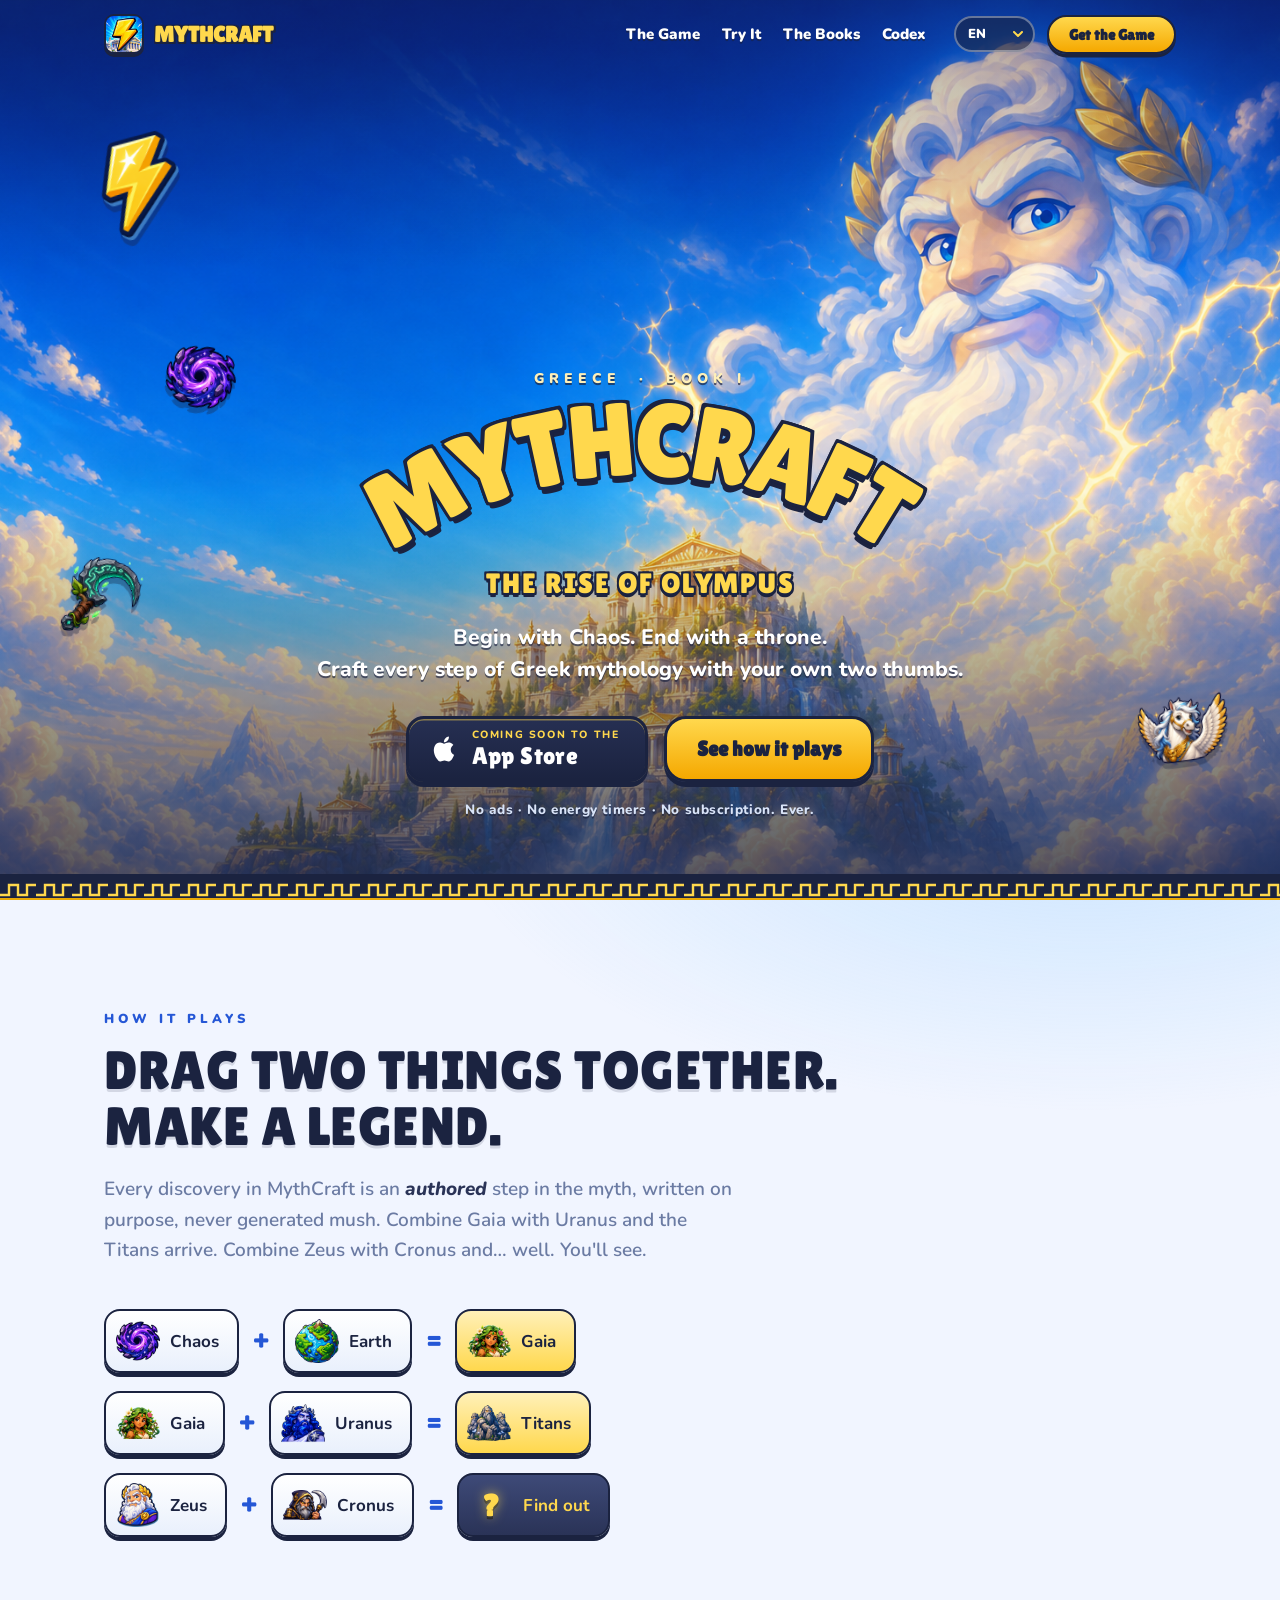
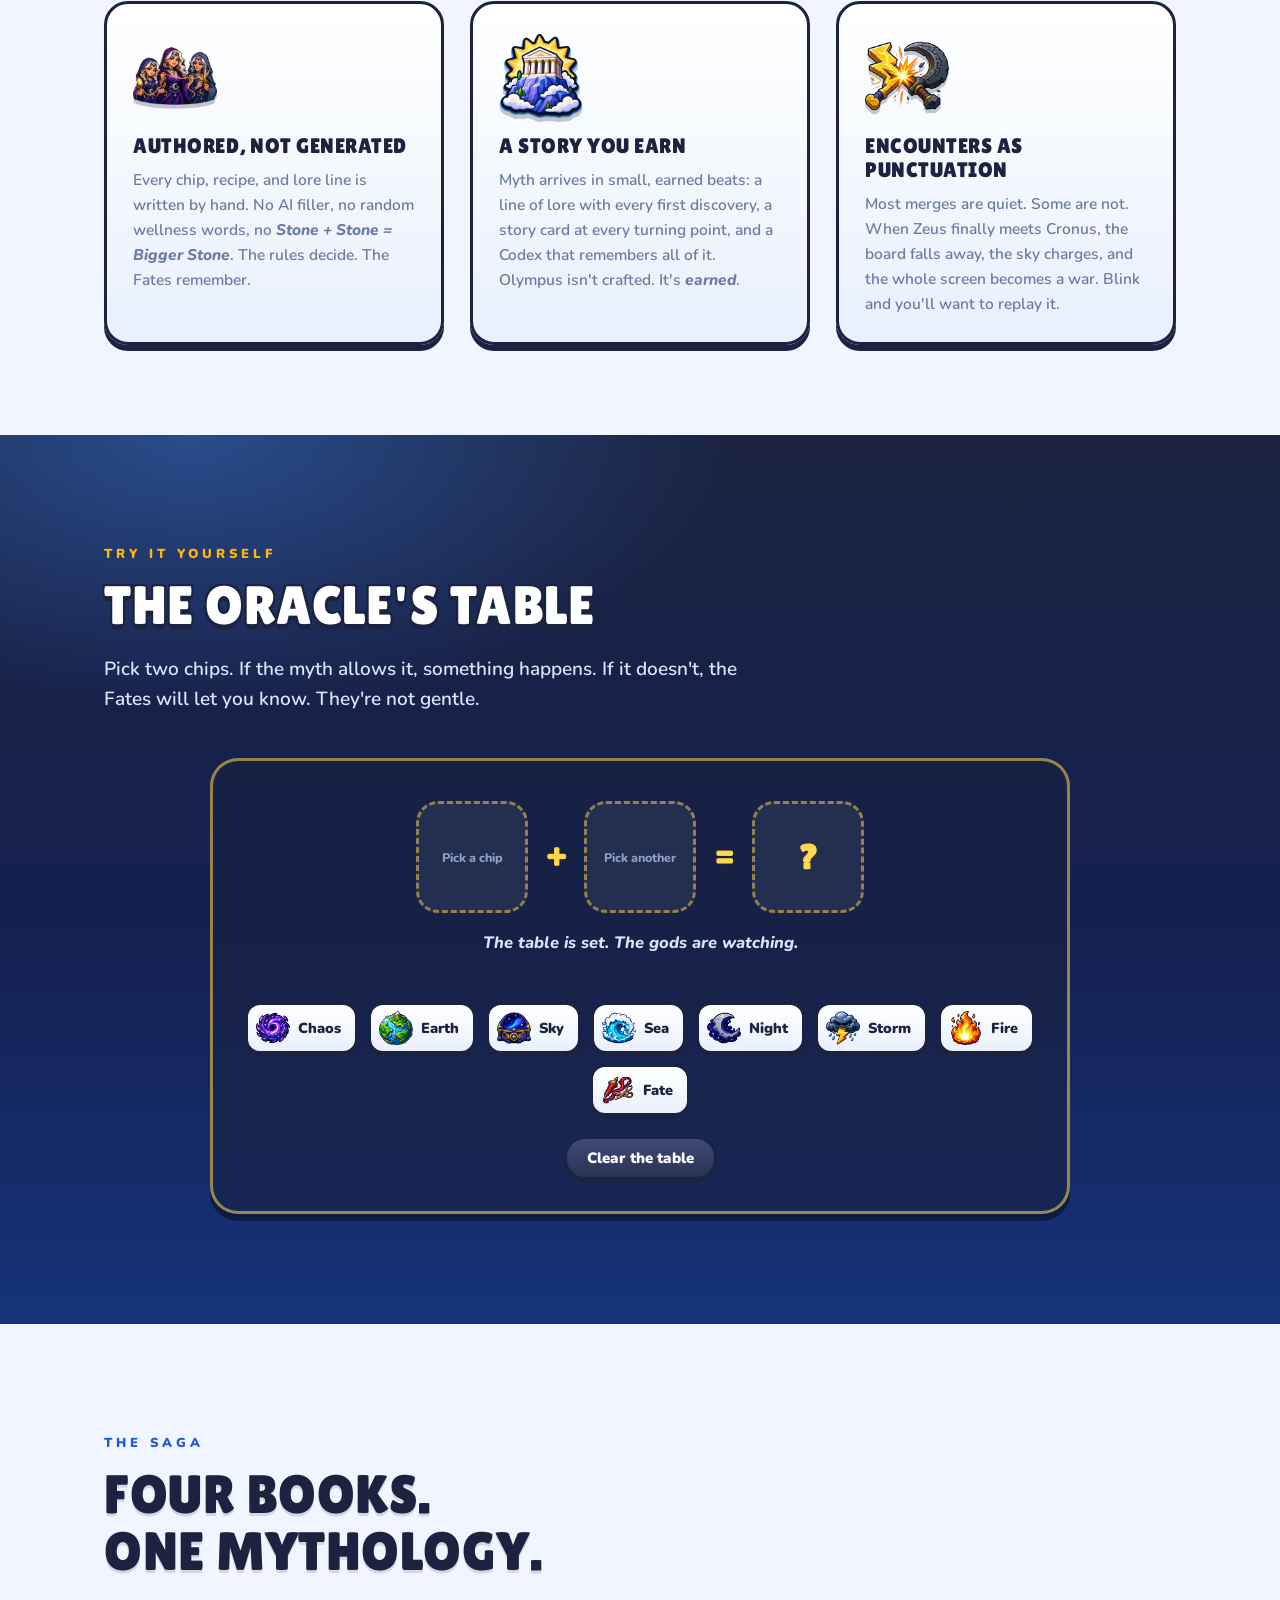
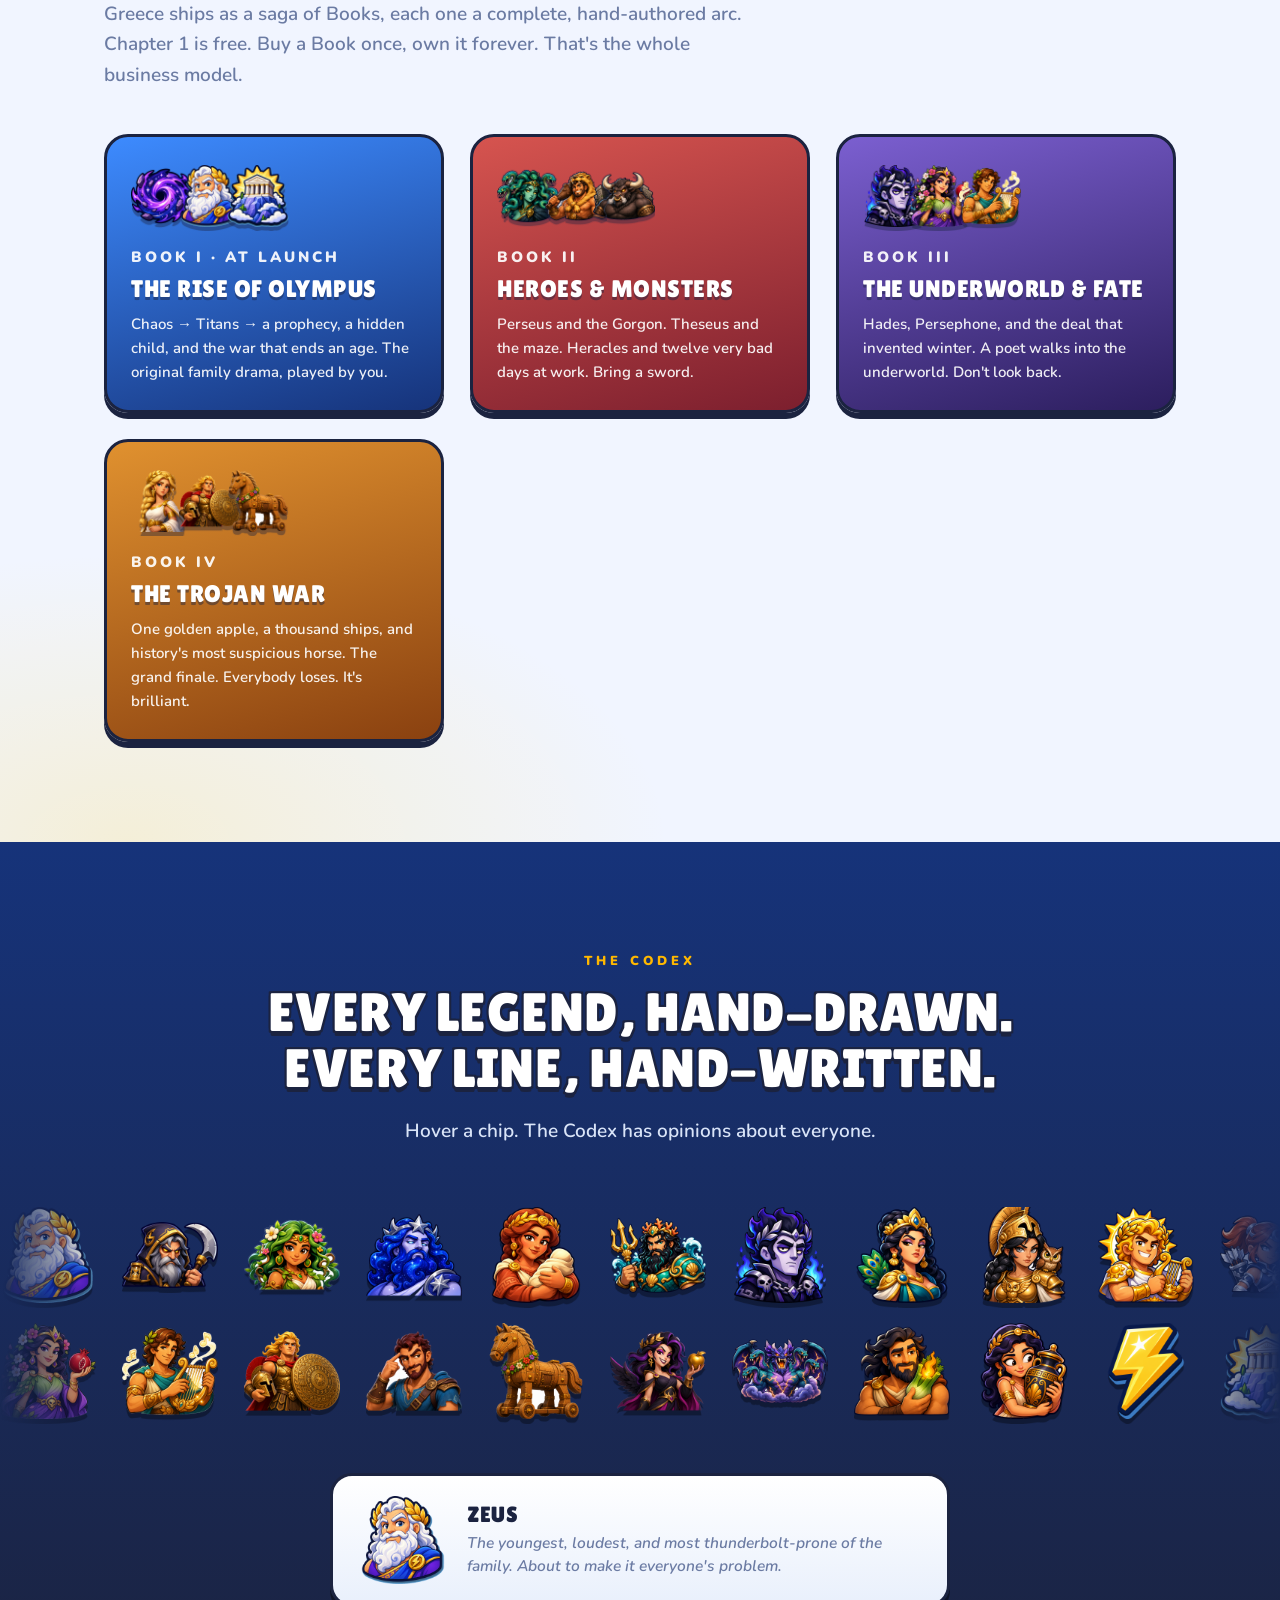
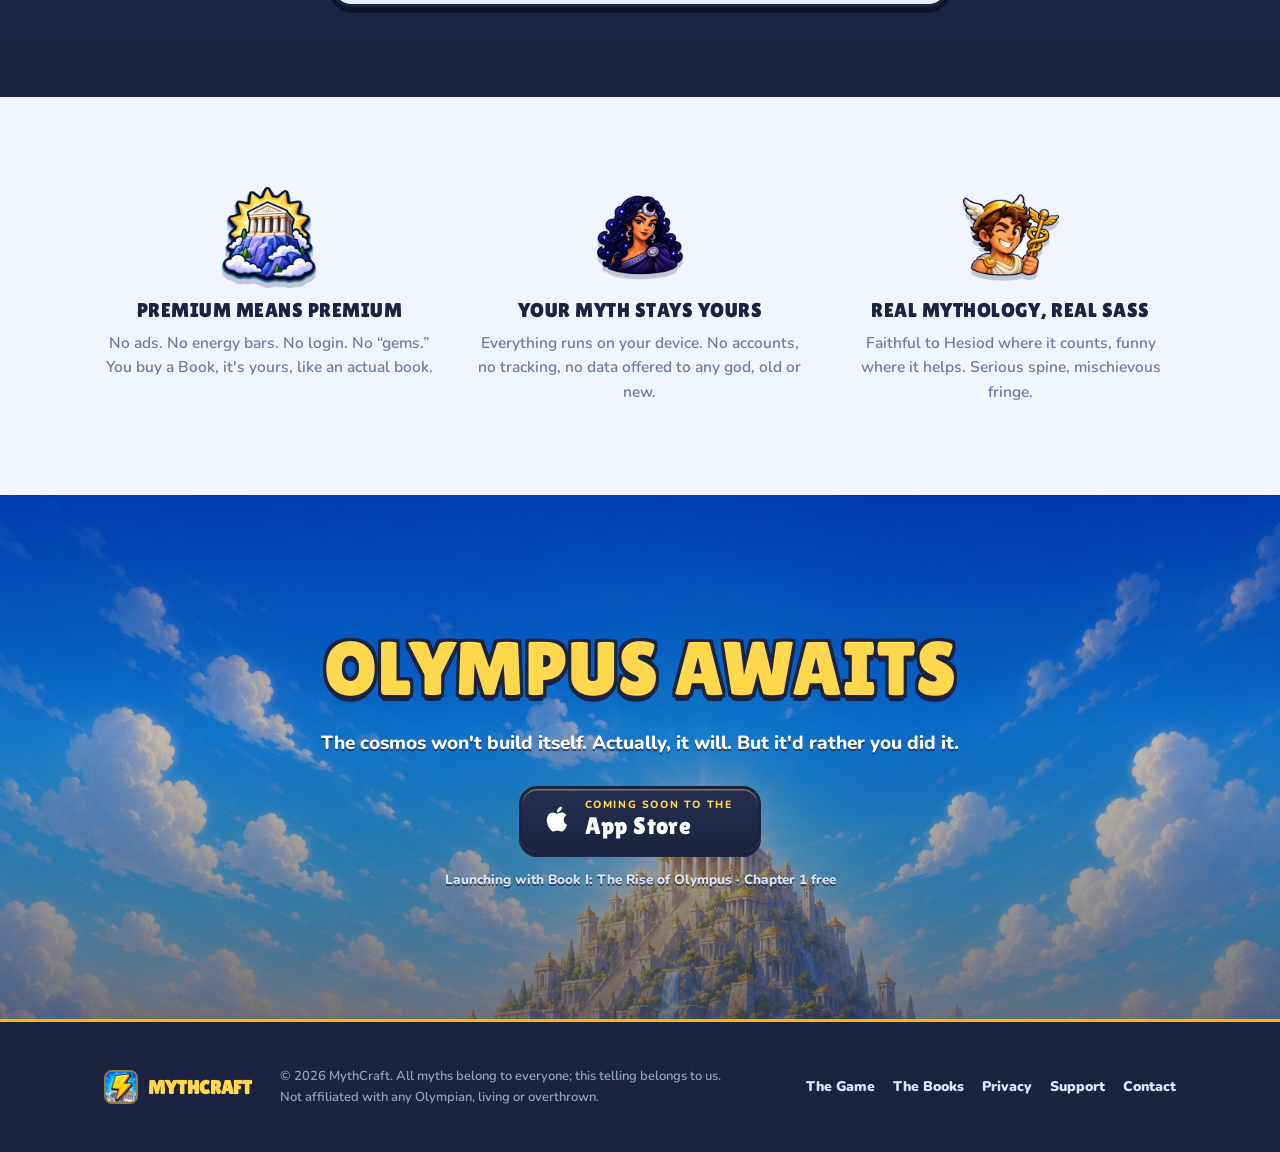
==== commit 2b4cdcff: "Add privacy and support pages (placeholder contact email) Modelled on Soleil's App Store policy, wit" ====
--- a/index.html
+++ b/index.html
@@ -319,6 +319,8 @@
       <nav class="footer-links">
         <a href="#play" data-i18n="nav.game">The Game</a>
         <a href="#books" data-i18n="nav.books">The Books</a>
+        <a href="privacy/" data-i18n="footer.privacy">Privacy</a>
+        <a href="support/" data-i18n="footer.support">Support</a>
         <a href="mailto:hello@mythcraft.game" data-i18n="footer.contact">Contact</a>
       </nav>
     </div>
--- a/css/style.css
+++ b/css/style.css
@@ -844,8 +844,10 @@
   transition: transform 0.18s ease;
 }
 .marquee img:hover { transform: scale(1.18) rotate(-4deg); }
+/* Reduced motion: each row holds still as a single strip under the edge mask
+   (wrapping left orphaned chips and showed the looped duplicates). */
 @media (prefers-reduced-motion: reduce) {
-  .marquee { animation: none; flex-wrap: wrap; width: auto; justify-content: center; }
+  .marquee { animation: none; }
 }
 
 .codex-card {
@@ -993,9 +995,65 @@
 
 @media (max-width: 720px) {
   .nav-links { display: none; }
+  /* the hidden links used to push the actions right */
+  .nav-inner { gap: 12px; }
+  .nav-actions { margin-left: auto; gap: 8px; }
   .float-chip { display: none; }
   .oracle-slots { gap: 10px; }
   .oracle-slot, .oracle-result { width: 88px; height: 88px; }
   .oracle-slot img, .oracle-result img { width: 56px; height: 56px; }
   .footer-inner { flex-direction: column; text-align: center; }
 }
+
+/* Phones: the icon stands in for the wordmark (the hero's logotype sits right
+   below), so language and CTA fit in every locale. */
+.nav-logo { flex-shrink: 0; }
+@media (max-width: 430px) {
+  .nav-inner { padding: 0 16px; }
+  .nav-logo span { display: none; }
+}
+
+/* ─────────────── Privacy + support pages ─────────────── */
+
+.legal { padding: 150px 24px 100px; }
+.legal-inner { max-width: 760px; margin: 0 auto; }
+.legal .section-title { font-size: clamp(34px, 6vw, 52px); }
+.legal-updated { font-weight: 800; font-size: 14px; color: var(--text-ink-2nd); margin: -6px 0 18px; }
+.legal .section-lede { max-width: none; margin-bottom: 40px; }
+.legal h2 { font-size: 22px; color: var(--ink-900); margin-bottom: 12px; }
+.legal p, .legal li { font-size: 16.5px; line-height: 1.65; color: var(--ink-700); }
+.legal p + p { margin-top: 12px; }
+.legal a:not(.btn) { color: var(--aegean-700); font-weight: 800; }
+.legal-section { padding: 28px 0; border-top: 2px solid var(--marble-500); }
+.legal-promises, .legal-contact {
+  background: var(--marble-100);
+  border: 2.5px solid var(--ink-900);
+  border-radius: 22px;
+  box-shadow: 0 5px 0 var(--ink-900);
+  padding: 26px 28px;
+  margin-bottom: 40px;
+}
+.legal-promises ul { list-style: none; display: grid; gap: 8px; }
+.legal-promises li { padding-left: 28px; position: relative; }
+.legal-promises li::before { content: "✦"; position: absolute; left: 4px; color: var(--sun-500); }
+.legal-contact { display: flex; align-items: center; justify-content: space-between; gap: 20px; flex-wrap: wrap; }
+.legal-contact h2 { margin-bottom: 4px; }
+.legal-faq-title { margin-bottom: 16px; }
+.legal-faq { border-top: 2px solid var(--marble-500); padding: 18px 0; }
+.legal-faq:last-of-type { border-bottom: 2px solid var(--marble-500); }
+.legal-faq summary {
+  cursor: pointer;
+  list-style: none;
+  display: flex;
+  justify-content: space-between;
+  gap: 16px;
+  font-weight: 900;
+  font-size: 18px;
+  color: var(--ink-900);
+}
+.legal-faq summary::-webkit-details-marker { display: none; }
+.legal-faq summary::after { content: "+"; color: var(--aegean-700); font-size: 22px; line-height: 1; }
+.legal-faq[open] summary::after { content: "−"; }
+.legal-faq p { margin-top: 10px; }
+.legal-note { margin-top: 32px; }
+.nav-links a[aria-current="page"] { color: var(--sun-300); }
